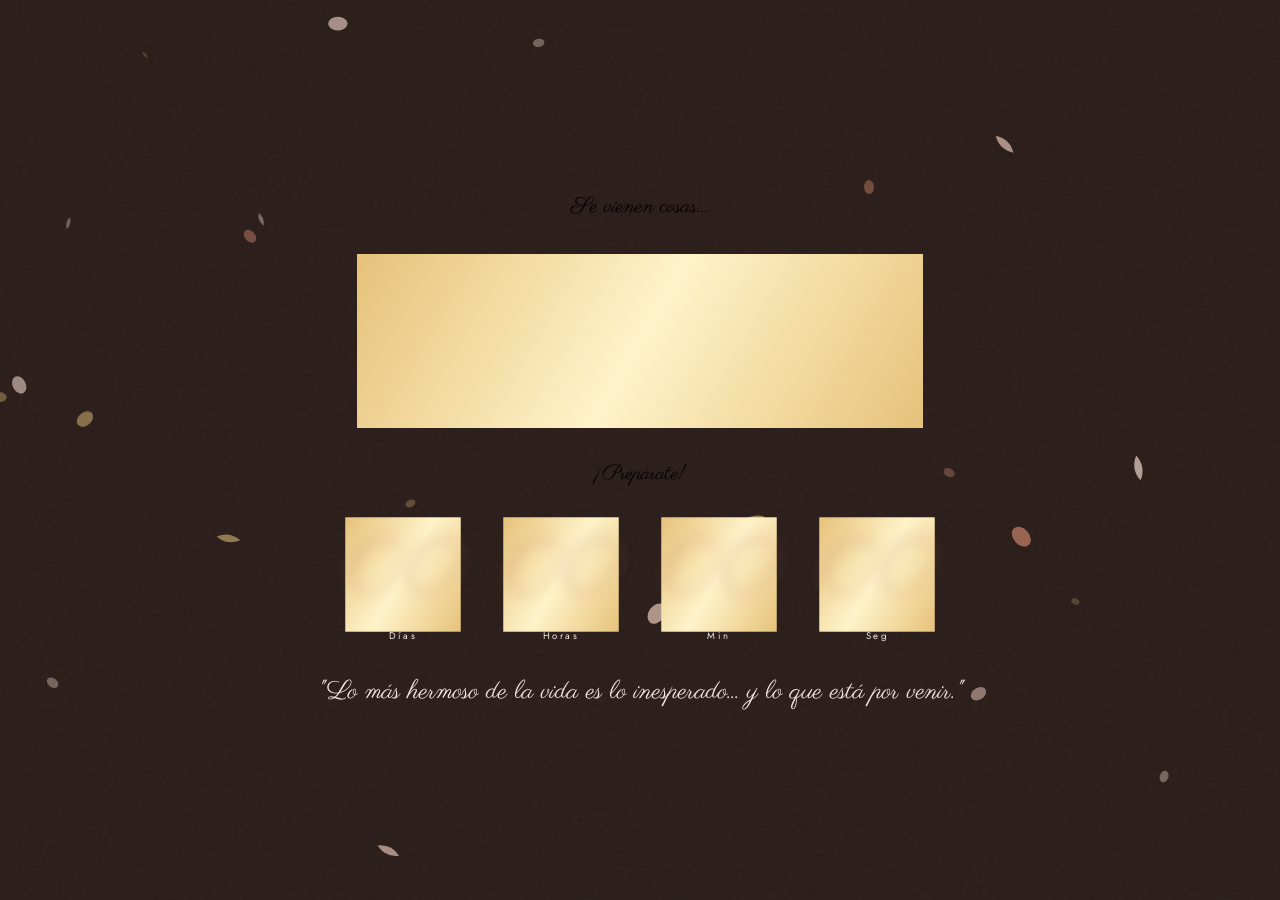
==== index.html @ 7fbc39db "update colores" ====
<!DOCTYPE html>
<html lang="es">

<head>
   <meta charset="UTF-8" />
   <meta name="viewport" content="width=device-width, initial-scale=1.0" />
   <title>Se vienen cosas...</title>
   <link rel="icon" href="favicon.ico">
   <link href="https://fonts.googleapis.com/css2?family=Parisienne&family=Jost:wght@200;300;400&display=swap"
      rel="stylesheet" />

   <style>
      *,
      *::before,
      *::after {
         box-sizing: border-box;
         margin: 0;
         padding: 0;
      }

      :root {
         /* --cream: #faf6f0; */
         --cream: #9b9897;
         --blush: #e8c9b8;
         --rose: #c9856a;
         --deep: #3a2a24;
         --gold: #c9a96e;
         --muted: #8a6f62;
         --text-scale: 1;
         /* ← controla TODO */

      }

      body {
         background: var(--cream);
         color: var(--deep);
         font-family: 'Parisienne', cursive;
         overflow-x: hidden;
         transition: background 1.2s ease, color 1.2s ease;
      }

      /* 🌙 MODO NOCHE */
      body.night {
         --cream: #2a1d1a;
         --blush: #5a3a32;
         --rose: #d08b73;
         --deep: #f5e9e4;
         --gold: #e6c27a;
         --muted: #c3a79b;
      }

      body::before {
         content: '';
         position: fixed;
         inset: 0;
         z-index: 0;
         opacity: .04;
         background-image: url("data:image/svg+xml,%3Csvg viewBox='0 0 200 200' xmlns='http://www.w3.org/2000/svg'%3E%3Cfilter id='n'%3E%3CfeTurbulence type='fractalNoise' baseFrequency='.9' numOctaves='4'/%3E%3C/filter%3E%3Crect width='100%25' height='100%25' filter='url(%23n)'/%3E%3C/svg%3E");
      }

      /* ✨ DORADO PREMIUM */
      .gold-text {
         background: linear-gradient(120deg, #c9a96e, #fff2c2, #c9a96e);
         background-size: 200% auto;
         -webkit-background-clip: text;
         -webkit-text-fill-color: transparent;
         animation: goldShine 6s linear infinite;
      }

      body.night .gold-text {
         background: linear-gradient(120deg, #e6c27a, #fff3c9, #e6c27a);
      }

      @keyframes goldShine {
         0% {
            background-position: 0% center;
         }

         100% {
            background-position: 200% center;
         }
      }

      #petals {
         position: fixed;
         inset: 0;
         pointer-events: none;
         z-index: 1;
      }

      .page {
         position: relative;
         z-index: 2;
         min-height: 100dvh;
         display: flex;
         flex-direction: column;
         align-items: center;
         justify-content: center;
         text-align: center;
         padding: clamp(2.5rem, 7vw, 5rem);
         gap: 2rem;
      }

      .tagline {
         color: #000;
      }

      .hero-title {
         font-size: clamp(3rem, 13vw, 8rem);
      }

      .timer-wrap {
         display: flex;
         gap: 1rem;
      }

      .timer-num {
         font-size: clamp(2.5rem, 10vw, 5rem);
         transition: all .6s ease;
      }

      .timer-num.visible {
         text-shadow: 0 0 12px rgba(201, 133, 106, .4);
         transform: scale(1.05);
      }

      .timer-label {
         font-family: 'Jost', sans-serif;
         font-size: .6rem;
         letter-spacing: .25em;
      }

      @media (max-width:600px) {
         .timer-num {
            font-size: 1.8rem;
         }
      }

      .section-label {
         color: #000;
         font-size: calc(clamp(.9rem, 2.5vw, 1.3rem) * var(--text-scale));
      }

      .timer-wrap {
         display: flex;
         align-items: flex-start;
         gap: clamp(3rem, 5vw, 3rem);
         /* ← más separación */
      }

      .countdown-note {
         font-size: calc(clamp(1rem, 3vw, 1.6rem) * var(--text-scale));
      }

      .tagline {
         font-size: calc(clamp(1rem, 3vw, 1.4rem) * var(--text-scale));
      }
   </style>
</head>

<body>

   <canvas id="petals"></canvas>

   <main class="page">

      <p class="tagline">Se vienen cosas...</p>

      <h1 class="hero-title">
         <em class="gold-text">En Mayo...</em>
      </h1>

      <p class="section-label ">¡Prepárate!</p>

      <div class="timer-wrap">
         <div>
            <div class="timer-num gold-text" id="days">00</div>
            <div class="timer-label">Días</div>
         </div>
         <div>
            <div class="timer-num gold-text" id="hours">00</div>
            <div class="timer-label">Horas</div>
         </div>
         <div>
            <div class="timer-num gold-text" id="minutes">00</div>
            <div class="timer-label">Min</div>
         </div>
         <div>
            <div class="timer-num gold-text" id="seconds">00</div>
            <div class="timer-label">Seg</div>
         </div>
      </div>

      <p class="countdown-note">
         "Lo más hermoso de la vida es lo inesperado... y lo que está por venir."
      </p>

   </main>

   <script>
      // 🌙 MODO DÍA/NOCHE
      const h = new Date().getHours();
      if (h >= 19 || h < 6) document.body.classList.add('night');

      // 🌸 PÉTALOS PREMIUM
      const canvas = document.getElementById('petals');
      const ctx = canvas.getContext('2d');
      let W, H, petals = [];

      function resize() {
         W = canvas.width = innerWidth;
         H = canvas.height = innerHeight;
      }
      resize();
      addEventListener('resize', resize);

      function mkPetal() {
         const d = Math.random();
         return {
            x: Math.random() * W,
            y: -20,
            r: d * 6 + 2,
            speed: d * .8 + .2,
            drift: (Math.random() - .5) * .3,
            swing: Math.random() * .02 + .01,
            angle: Math.random() * Math.PI * 2,
            rot: Math.random() * Math.PI * 2,
            rotS: (Math.random() - .5) * .02,
            op: d * .5 + .2,
            type: Math.random() > .5 ? 't' : 'e',
            color: ['#e8c9b8', '#c9856a', '#c9a96e', '#f0d8cc'][Math.floor(Math.random() * 4)]
         };
      }

      const COUNT = innerWidth < 600 ? 14 : 28;

      for (let i = 0; i < COUNT; i++) {
         let p = mkPetal();
         p.y = Math.random() * H;
         petals.push(p);
      }

      function drawP(p) {
         ctx.save();
         ctx.translate(p.x, p.y);
         ctx.rotate(p.rot);
         ctx.globalAlpha = p.op;
         ctx.fillStyle = p.color;

         ctx.beginPath();
         if (p.type === 't') {
            ctx.moveTo(0, -p.r * 1.6);
            ctx.quadraticCurveTo(p.r, 0, 0, p.r * 1.6);
            ctx.quadraticCurveTo(-p.r, 0, 0, -p.r * 1.6);
         } else {
            ctx.ellipse(0, 0, p.r, p.r * 1.4, 0, 0, Math.PI * 2);
         }
         ctx.fill();
         ctx.restore();
      }

      (function loop() {
         ctx.clearRect(0, 0, W, H);
         petals.forEach(p => {
            p.y += p.speed;
            p.angle += p.swing;
            p.x += Math.sin(p.angle) * .6 + p.drift;
            p.rot += p.rotS;
            if (p.y > H + 20) Object.assign(p, mkPetal());
            drawP(p);
         });
         requestAnimationFrame(loop);
      })();

      // ⏳ CONTADOR
      const TARGET = new Date('2026-05-13T00:00:00');

      (function tick() {
         let diff = TARGET - new Date();
         if (diff > 0) {
            const d = Math.floor(diff / 86400000);
            const h = Math.floor(diff / 3600000) % 24;
            const m = Math.floor(diff / 60000) % 60;
            const s = Math.floor(diff / 1000) % 60;

            days.textContent = String(d).padStart(2, '0');
            hours.textContent = String(h).padStart(2, '0');
            minutes.textContent = String(m).padStart(2, '0');
            seconds.textContent = String(s).padStart(2, '0');
         }
         requestAnimationFrame(tick);
      })();

      // ✨ GLOW
      const obs = new IntersectionObserver(e => {
         if (e[0].isIntersecting) {
            document.querySelectorAll('.timer-num').forEach(el => el.classList.add('visible'));
         }
      }, { threshold: .6 });

      obs.observe(document.querySelector('.timer-wrap'));

      // 📳 INTERACCIÓN MOBILE
      document.addEventListener('touchstart', e => {
         if (navigator.vibrate) navigator.vibrate(15);
      }, { passive: true });

   </script>

</body>

</html>
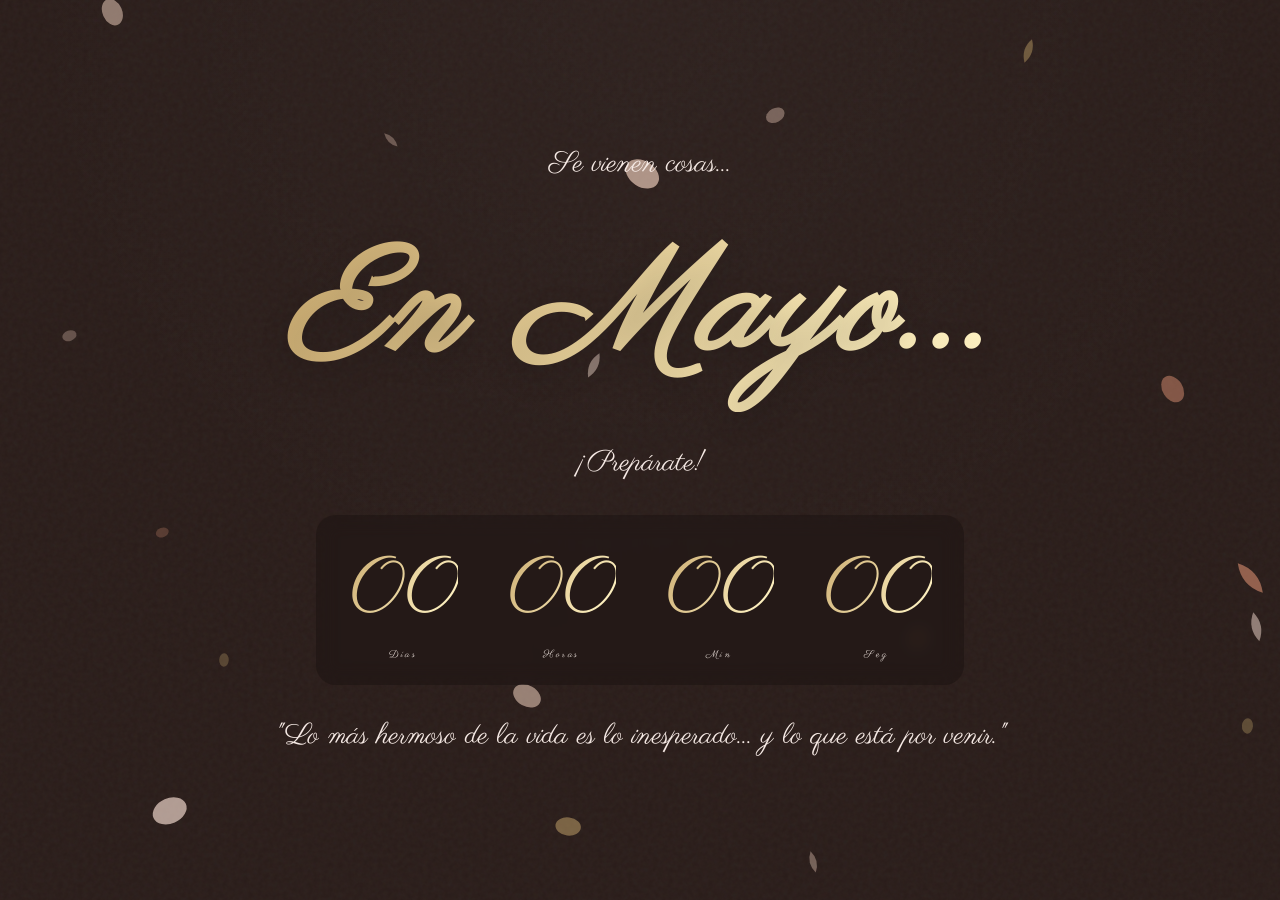
==== commit 14d85ba9: "colres bien" ====
--- a/index.html
+++ b/index.html
@@ -10,36 +10,29 @@
       rel="stylesheet" />
 
    <style>
-      *,
-      *::before,
-      *::after {
+      *, *::before, *::after {
          box-sizing: border-box;
          margin: 0;
          padding: 0;
       }
 
       :root {
-         /* --cream: #faf6f0; */
          --cream: #9b9897;
          --blush: #e8c9b8;
          --rose: #c9856a;
          --deep: #3a2a24;
          --gold: #c9a96e;
          --muted: #8a6f62;
-         --text-scale: 1;
-         /* ← controla TODO */
-
       }
 
       body {
-         background: var(--cream);
+         background: radial-gradient(circle at top, #ffffff10, transparent 60%), var(--cream);
          color: var(--deep);
          font-family: 'Parisienne', cursive;
          overflow-x: hidden;
          transition: background 1.2s ease, color 1.2s ease;
       }
 
-      /* 🌙 MODO NOCHE */
       body.night {
          --cream: #2a1d1a;
          --blush: #5a3a32;
@@ -47,6 +40,7 @@
          --deep: #f5e9e4;
          --gold: #e6c27a;
          --muted: #c3a79b;
+         background: radial-gradient(circle at top, #ffffff05, transparent 60%), var(--cream);
       }
 
       body::before {
@@ -58,27 +52,24 @@
          background-image: url("data:image/svg+xml,%3Csvg viewBox='0 0 200 200' xmlns='http://www.w3.org/2000/svg'%3E%3Cfilter id='n'%3E%3CfeTurbulence type='fractalNoise' baseFrequency='.9' numOctaves='4'/%3E%3C/filter%3E%3Crect width='100%25' height='100%25' filter='url(%23n)'/%3E%3C/svg%3E");
       }
 
-      /* ✨ DORADO PREMIUM */
+      .gold-text.no-anim {
+         animation: none !important;
+         background-position: 0% center; /* fija el gradiente */
+         display: inline-block;
+      }
+
       .gold-text {
          background: linear-gradient(120deg, #c9a96e, #fff2c2, #c9a96e);
          background-size: 200% auto;
          -webkit-background-clip: text;
-         -webkit-text-fill-color: transparent;
+         background-clip: text;
+         color: transparent;
          animation: goldShine 6s linear infinite;
       }
 
-      body.night .gold-text {
-         background: linear-gradient(120deg, #e6c27a, #fff3c9, #e6c27a);
-      }
-
       @keyframes goldShine {
-         0% {
-            background-position: 0% center;
-         }
-
-         100% {
-            background-position: 200% center;
-         }
+         0% { background-position: 0% center; }
+         100% { background-position: 200% center; }
       }
 
       #petals {
@@ -97,64 +88,73 @@
          align-items: center;
          justify-content: center;
          text-align: center;
-         padding: clamp(2.5rem, 7vw, 5rem);
+         padding: clamp(1.5rem, 5vw, 5rem);
          gap: 2rem;
       }
 
-      .tagline {
-         color: #000;
+      .page > *:not(.hero-title) {
+         opacity: 0;
+         transform: translateY(10px);
+         animation: reveal .8s ease forwards;
+      }
+
+      .page > *:not(.hero-title):nth-child(1){ animation-delay: .2s }
+      .page > *:not(.hero-title):nth-child(2){ animation-delay: .4s }
+      .page > *:not(.hero-title):nth-child(3){ animation-delay: .6s }
+      .page > *:not(.hero-title):nth-child(4){ animation-delay: .8s }
+
+      @keyframes reveal {
+         to { opacity: 1; transform: translateY(0); }
+      }
+
+      .tagline, .section-label, .timer-label, .countdown-note {
+         font-family: 'Parisienne', cursive;
+         color: var(--deep);
+         font-size: clamp(1.2rem, 3.5vw, 1.8rem);
       }
 
       .hero-title {
-         font-size: clamp(3rem, 13vw, 8rem);
+         font-size: clamp(3.5rem, 14vw, 9rem);
+         letter-spacing: 0.05em;
+         text-shadow: 0 10px 30px rgba(0,0,0,0.15);
+         animation: fadeUp 1.2s ease;
+      }
+
+      @keyframes fadeUp {
+         from { opacity: 0; transform: translateY(20px); }
+         to { opacity: 1; transform: translateY(0); }
       }
 
       .timer-wrap {
          display: flex;
-         gap: 1rem;
+         flex-wrap: wrap;
+         justify-content: center;
+         gap: clamp(1rem, 4vw, 3rem);
+         padding: 1.5rem 2rem;
+         border-radius: 20px;
+         background: rgba(255,255,255,0.15);
+         backdrop-filter: blur(10px);
+      }
+
+      body.night .timer-wrap {
+         background: rgba(0,0,0,0.2);
       }
 
       .timer-num {
          font-size: clamp(2.5rem, 10vw, 5rem);
-         transition: all .6s ease;
-      }
-
-      .timer-num.visible {
-         text-shadow: 0 0 12px rgba(201, 133, 106, .4);
-         transform: scale(1.05);
+         transition: transform .3s ease, text-shadow .3s ease;
+      }
+
+      .timer-num:hover {
+         transform: scale(1.1);
+         text-shadow: 0 0 20px rgba(201,133,106,.6);
       }
 
       .timer-label {
-         font-family: 'Jost', sans-serif;
          font-size: .6rem;
          letter-spacing: .25em;
       }
 
-      @media (max-width:600px) {
-         .timer-num {
-            font-size: 1.8rem;
-         }
-      }
-
-      .section-label {
-         color: #000;
-         font-size: calc(clamp(.9rem, 2.5vw, 1.3rem) * var(--text-scale));
-      }
-
-      .timer-wrap {
-         display: flex;
-         align-items: flex-start;
-         gap: clamp(3rem, 5vw, 3rem);
-         /* ← más separación */
-      }
-
-      .countdown-note {
-         font-size: calc(clamp(1rem, 3vw, 1.6rem) * var(--text-scale));
-      }
-
-      .tagline {
-         font-size: calc(clamp(1rem, 3vw, 1.4rem) * var(--text-scale));
-      }
    </style>
 </head>
 
@@ -167,7 +167,7 @@
       <p class="tagline">Se vienen cosas...</p>
 
       <h1 class="hero-title">
-         <em class="gold-text">En Mayo...</em>
+         <em class="gold-text no-anim">En Mayo...</em>
       </h1>
 
       <p class="section-label ">¡Prepárate!</p>
@@ -198,11 +198,9 @@
    </main>
 
    <script>
-      // 🌙 MODO DÍA/NOCHE
       const h = new Date().getHours();
       if (h >= 19 || h < 6) document.body.classList.add('night');
 
-      // 🌸 PÉTALOS PREMIUM
       const canvas = document.getElementById('petals');
       const ctx = canvas.getContext('2d');
       let W, H, petals = [];
@@ -219,8 +217,8 @@
          return {
             x: Math.random() * W,
             y: -20,
-            r: d * 6 + 2,
-            speed: d * .8 + .2,
+            r: d * 10 + 3,
+            speed: d * .4 + .1,
             drift: (Math.random() - .5) * .3,
             swing: Math.random() * .02 + .01,
             angle: Math.random() * Math.PI * 2,
@@ -232,7 +230,7 @@
          };
       }
 
-      const COUNT = innerWidth < 600 ? 14 : 28;
+      const COUNT = innerWidth < 600 ? 10 : 18;
 
       for (let i = 0; i < COUNT; i++) {
          let p = mkPetal();
@@ -242,6 +240,7 @@
 
       function drawP(p) {
          ctx.save();
+         ctx.filter = "blur(0.3px)";
          ctx.translate(p.x, p.y);
          ctx.rotate(p.rot);
          ctx.globalAlpha = p.op;
@@ -272,7 +271,6 @@
          requestAnimationFrame(loop);
       })();
 
-      // ⏳ CONTADOR
       const TARGET = new Date('2026-05-13T00:00:00');
 
       (function tick() {
@@ -290,23 +288,7 @@
          }
          requestAnimationFrame(tick);
       })();
-
-      // ✨ GLOW
-      const obs = new IntersectionObserver(e => {
-         if (e[0].isIntersecting) {
-            document.querySelectorAll('.timer-num').forEach(el => el.classList.add('visible'));
-         }
-      }, { threshold: .6 });
-
-      obs.observe(document.querySelector('.timer-wrap'));
-
-      // 📳 INTERACCIÓN MOBILE
-      document.addEventListener('touchstart', e => {
-         if (navigator.vibrate) navigator.vibrate(15);
-      }, { passive: true });
-
    </script>
 
 </body>
-
-</html>+</html>
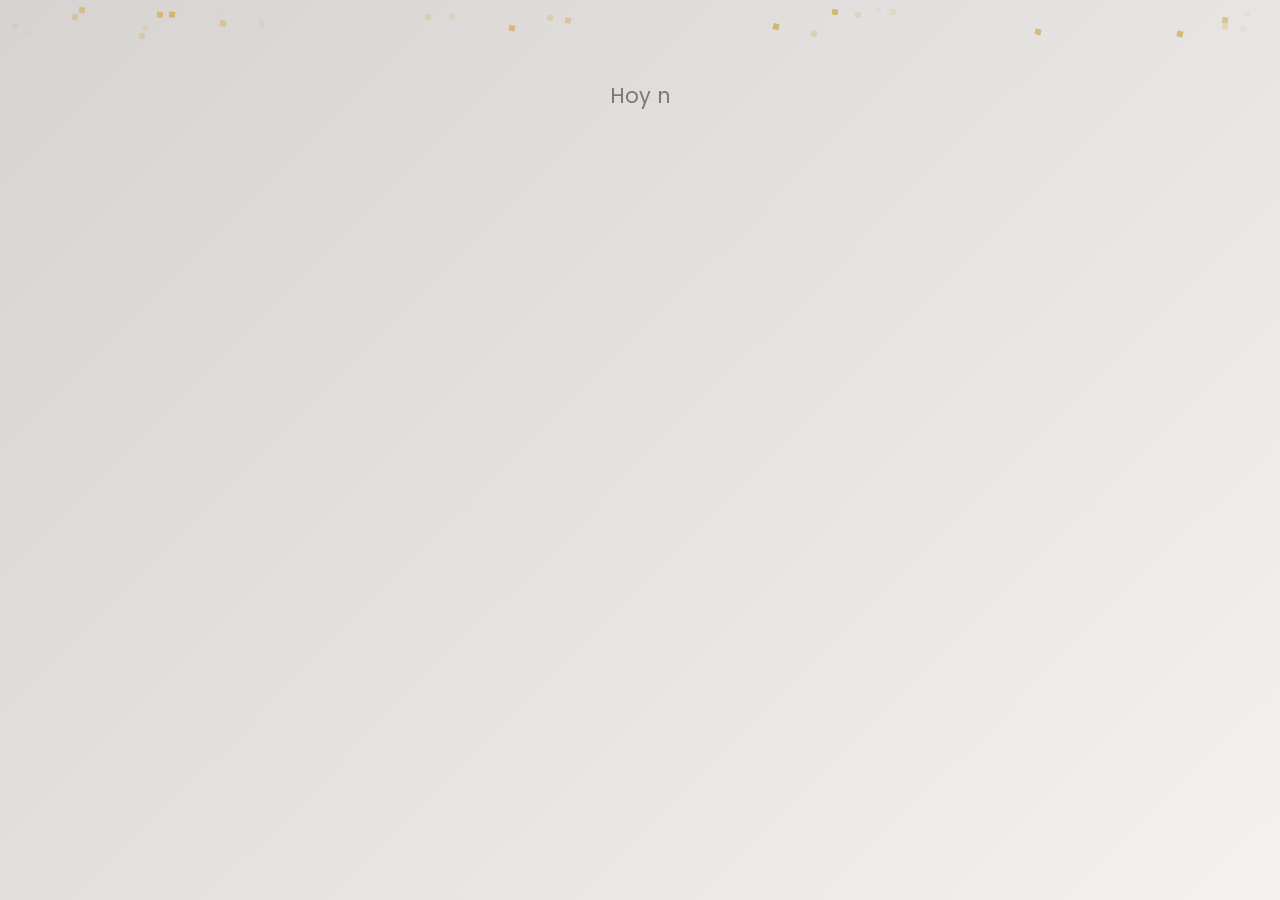
==== commit 5319dce3: "cumple completa timer and carta" ====
--- a/index.html
+++ b/index.html
@@ -54,7 +54,7 @@
 
       .gold-text.no-anim {
          animation: none !important;
-         background-position: 0% center; /* fija el gradiente */
+         background-position: 0% center;
          display: inline-block;
       }
 
@@ -154,7 +154,6 @@
          font-size: .6rem;
          letter-spacing: .25em;
       }
-
    </style>
 </head>
 
@@ -273,20 +272,35 @@
 
       const TARGET = new Date('2026-05-13T00:00:00');
 
+      let animationId;
+
       (function tick() {
          let diff = TARGET - new Date();
-         if (diff > 0) {
-            const d = Math.floor(diff / 86400000);
-            const h = Math.floor(diff / 3600000) % 24;
-            const m = Math.floor(diff / 60000) % 60;
-            const s = Math.floor(diff / 1000) % 60;
-
-            days.textContent = String(d).padStart(2, '0');
-            hours.textContent = String(h).padStart(2, '0');
-            minutes.textContent = String(m).padStart(2, '0');
-            seconds.textContent = String(s).padStart(2, '0');
+
+         if (diff <= 0) {
+            cancelAnimationFrame(animationId);
+
+            document.body.style.opacity = "0";
+            document.body.style.transition = "opacity 1s ease";
+
+            setTimeout(() => {
+               window.location.href = "cumple.html";
+            }, 1000);
+
+            return;
          }
-         requestAnimationFrame(tick);
+
+         const d = Math.floor(diff / 86400000);
+         const h = Math.floor(diff / 3600000) % 24;
+         const m = Math.floor(diff / 60000) % 60;
+         const s = Math.floor(diff / 1000) % 60;
+
+         days.textContent = String(d).padStart(2, '0');
+         hours.textContent = String(h).padStart(2, '0');
+         minutes.textContent = String(m).padStart(2, '0');
+         seconds.textContent = String(s).padStart(2, '0');
+
+         animationId = requestAnimationFrame(tick);
       })();
    </script>
 
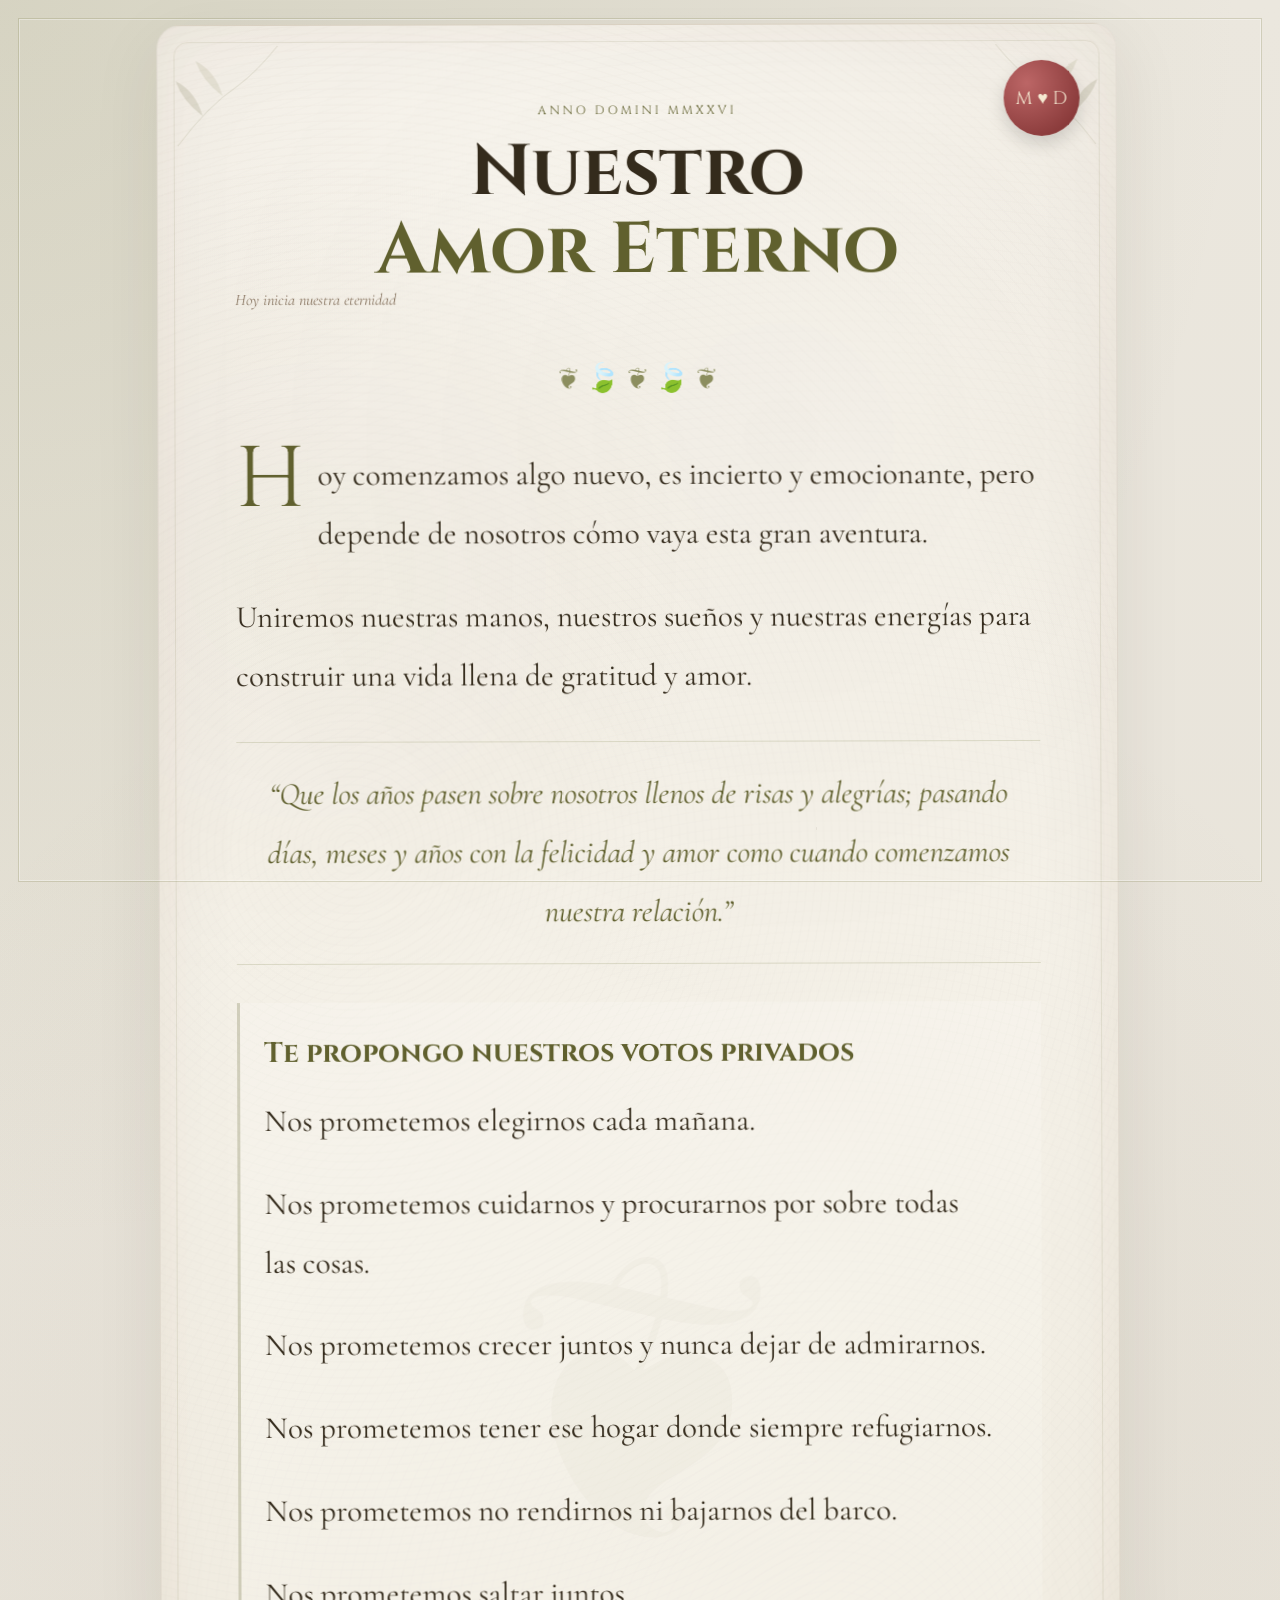
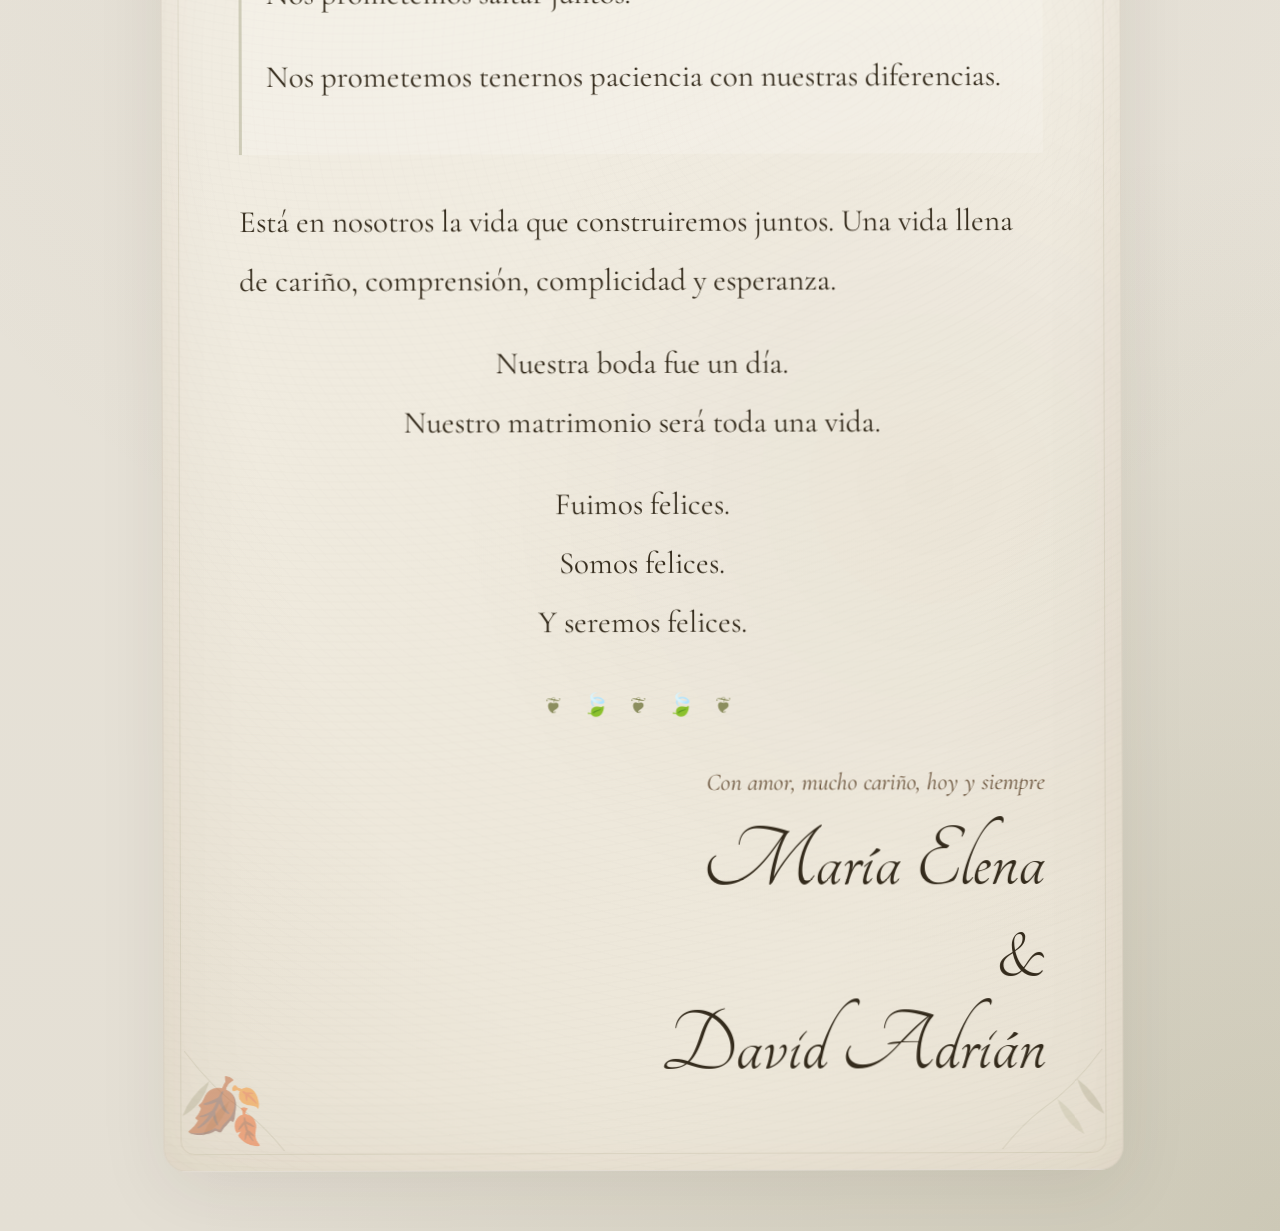
==== commit c56c457c: "Contador Boda" ====
--- a/index.html
+++ b/index.html
@@ -3,306 +3,810 @@
 
 <head>
    <meta charset="UTF-8" />
-   <meta name="viewport" content="width=device-width, initial-scale=1.0" />
-   <title>Se vienen cosas...</title>
-   <link rel="icon" href="favicon.ico">
-   <link href="https://fonts.googleapis.com/css2?family=Parisienne&family=Jost:wght@200;300;400&display=swap"
+   <meta name="viewport" content="width=device-width, initial-scale=1.0, viewport-fit=cover" />
+   <title>Pronto · Una Boda</title>
+   <link rel="icon" href="favicon.ico" type="image/x-icon" />
+
+   <link rel="preconnect" href="https://fonts.googleapis.com" />
+   <link rel="preconnect" href="https://fonts.gstatic.com" crossorigin />
+   <link
+      href="https://fonts.googleapis.com/css2?family=Cormorant+Garamond:ital,wght@0,300;0,400;0,500;0,600;1,300;1,400&family=Cinzel:wght@400;500&family=EB+Garamond:ital@1&family=Tangerine:wght@400;700&display=swap"
       rel="stylesheet" />
 
    <style>
-      *, *::before, *::after {
+      :root {
+         --dark-brown: rgb(52, 43, 28);
+         --medium-brown: rgb(107, 85, 61);
+         --olive-dark: rgb(96, 96, 46);
+         --olive-light: rgb(140, 142, 95);
+         --cream: rgb(246, 246, 244);
+         /* Variables del segundo código */
+         --dark: #342b1c;
+         --brown: #6b553d;
+         --olive: #60602e;
+         --paper: #f4f0e8;
+      }
+
+      *,
+      *::before,
+      *::after {
          box-sizing: border-box;
          margin: 0;
          padding: 0;
       }
 
-      :root {
-         --cream: #9b9897;
-         --blush: #e8c9b8;
-         --rose: #c9856a;
-         --deep: #3a2a24;
-         --gold: #c9a96e;
-         --muted: #8a6f62;
+      html {
+         scroll-behavior: smooth;
+         -webkit-text-size-adjust: 100%;
+         min-height: 100%;
+         width: 100%;
+         overflow-x: hidden;
       }
 
       body {
-         background: radial-gradient(circle at top, #ffffff10, transparent 60%), var(--cream);
-         color: var(--deep);
-         font-family: 'Parisienne', cursive;
+         background:
+            radial-gradient(circle at top left, rgba(140, 142, 95, .22), transparent 40%),
+            radial-gradient(circle at bottom right, rgba(96, 96, 46, .18), transparent 35%),
+            radial-gradient(circle at center, rgba(107, 85, 61, .06), transparent 55%),
+            linear-gradient(180deg, #ebe7de, #e4dfd4);
+         color: var(--dark-brown);
+         font-family: 'Cormorant Garamond', serif;
+         display: flex;
+         justify-content: center;
+         align-items: center;
+         min-height: 100svh;
+         padding: max(24px, env(safe-area-inset-top)) 18px max(60px, env(safe-area-inset-bottom));
+         position: relative;
          overflow-x: hidden;
-         transition: background 1.2s ease, color 1.2s ease;
-      }
-
-      body.night {
-         --cream: #2a1d1a;
-         --blush: #5a3a32;
-         --rose: #d08b73;
-         --deep: #f5e9e4;
-         --gold: #e6c27a;
-         --muted: #c3a79b;
-         background: radial-gradient(circle at top, #ffffff05, transparent 60%), var(--cream);
-      }
-
-      body::before {
+      }
+
+      /* Marco exterior global fijado a la pantalla */
+      body::after {
          content: '';
          position: fixed;
-         inset: 0;
-         z-index: 0;
-         opacity: .04;
-         background-image: url("data:image/svg+xml,%3Csvg viewBox='0 0 200 200' xmlns='http://www.w3.org/2000/svg'%3E%3Cfilter id='n'%3E%3CfeTurbulence type='fractalNoise' baseFrequency='.9' numOctaves='4'/%3E%3C/filter%3E%3Crect width='100%25' height='100%25' filter='url(%23n)'/%3E%3C/svg%3E");
-      }
-
-      .gold-text.no-anim {
-         animation: none !important;
-         background-position: 0% center;
-         display: inline-block;
-      }
-
-      .gold-text {
-         background: linear-gradient(120deg, #c9a96e, #fff2c2, #c9a96e);
-         background-size: 200% auto;
-         -webkit-background-clip: text;
-         background-clip: text;
-         color: transparent;
-         animation: goldShine 6s linear infinite;
-      }
-
-      @keyframes goldShine {
-         0% { background-position: 0% center; }
-         100% { background-position: 200% center; }
-      }
-
-      #petals {
+         inset: 18px;
+         border: 1px solid rgba(140, 142, 95, .28);
+         box-shadow: inset 0 0 0 1px rgba(255, 255, 255, .35);
+         pointer-events: none;
+         z-index: 10;
+      }
+
+      /* ==========================================================================
+         PANTALLA 1: CUENTA REGRESIVA
+         ========================================================================== */
+      .flora {
          position: fixed;
-         inset: 0;
+         z-index: 1;
          pointer-events: none;
-         z-index: 1;
-      }
-
-      .page {
+         opacity: 0;
+         filter: drop-shadow(0 0 12px rgba(140, 142, 95, .08));
+         animation: fadeFlora 2.2s ease forwards;
+      }
+
+      @keyframes fadeFlora {
+         to {
+            opacity: .55;
+         }
+      }
+
+      .flora-tl {
+         top: -30px;
+         left: -30px;
+         width: clamp(260px, 36vw, 420px);
+      }
+
+      .flora-tr {
+         top: -30px;
+         right: -30px;
+         width: clamp(240px, 34vw, 400px);
+         transform: scaleX(-1);
+      }
+
+      .flora-bl {
+         bottom: -20px;
+         left: -20px;
+         width: clamp(220px, 30vw, 340px);
+         transform: scaleY(-1);
+      }
+
+      .flora-br {
+         bottom: -20px;
+         right: -20px;
+         width: clamp(220px, 30vw, 340px);
+         transform: scale(-1, -1);
+      }
+
+      #countdown-screen {
          position: relative;
          z-index: 2;
-         min-height: 100dvh;
+         width: 100%;
+         max-width: 560px;
+         padding: 65px 48px;
          display: flex;
          flex-direction: column;
          align-items: center;
+         background: linear-gradient(180deg, rgba(246, 246, 244, .92), rgba(246, 246, 244, .78));
+         border: 1px solid rgba(140, 142, 95, .25);
+         border-radius: 32px;
+         backdrop-filter: blur(10px);
+         box-shadow: 0 20px 80px rgba(52, 43, 28, .10), 0 2px 8px rgba(52, 43, 28, .04);
+         opacity: 0;
+         transform: translateY(18px);
+         animation: riseIn 1.4s cubic-bezier(.22, 1, .36, 1) .4s forwards;
+      }
+
+      #countdown-screen::before,
+      #countdown-screen::after {
+         content: "❦";
+         position: absolute;
+         color: rgba(96, 96, 46, .55);
+         font-size: 30px;
+      }
+
+      #countdown-screen::before {
+         top: 18px;
+         left: 22px;
+      }
+
+      #countdown-screen::after {
+         bottom: 18px;
+         right: 22px;
+      }
+
+      @keyframes riseIn {
+         to {
+            opacity: 1;
+            transform: none;
+         }
+      }
+
+      .prelude {
+         font-family: 'Cinzel', serif;
+         letter-spacing: .35em;
+         text-transform: uppercase;
+         color: var(--olive-dark);
+         margin-bottom: 28px;
+      }
+
+      .deco-line {
+         display: flex;
+         align-items: center;
+         gap: 14px;
+         margin-bottom: 22px;
+      }
+
+      .deco-line span {
+         width: 80px;
+         height: 1px;
+         background: linear-gradient(90deg, transparent, var(--olive-light), transparent);
+      }
+
+      .main-title {
+         font-size: clamp(48px, 12vw, 78px);
+         line-height: 1;
+         text-align: center;
+         color: var(--dark-brown);
+         text-shadow: 0 1px 0 rgba(255, 255, 255, .7);
+         margin-bottom: 10px;
+      }
+
+      .main-title em {
+         color: var(--olive-dark);
+      }
+
+      .subtitle {
+         color: rgba(107, 85, 61, .78);
+         font-style: italic;
+         margin-bottom: 52px;
+      }
+
+      .countdown {
+         display: grid;
+         grid-template-columns: repeat(4, 1fr);
+         gap: 18px;
+         width: 100%;
+         position: relative;
+      }
+
+      .countdown::before {
+         content: "❦ ❦ ❦";
+         grid-column: 1/-1;
+         text-align: center;
+         color: rgba(96, 96, 46, .45);
+         letter-spacing: 8px;
+         font-size: 12px;
+      }
+
+      .unit {
+         display: flex;
+         flex-direction: column;
+         align-items: center;
+         padding: 12px 6px;
+      }
+
+      .unit-value {
+         font-family: 'Cinzel', serif;
+         color: var(--olive-dark);
+         font-size: clamp(40px, 9vw, 62px);
+         transition: transform .3s;
+      }
+
+      .unit-value.pop {
+         transform: scale(1.12);
+      }
+
+      .unit::after {
+         content: '';
+         width: 34px;
+         height: 1px;
+         background: var(--olive-dark);
+         margin: 8px auto 6px;
+      }
+
+      .unit-label {
+         font-family: 'Cinzel', serif;
+         color: var(--olive-dark);
+         letter-spacing: .3em;
+         text-transform: uppercase;
+         font-size: 9px;
+      }
+
+      @keyframes glow {
+         50% {
+            text-shadow: 0 0 16px rgba(140, 142, 95, .35);
+         }
+      }
+
+      #days {
+         animation: glow 4s ease-in-out infinite;
+      }
+
+      /* ==========================================================================
+         PANTALLA 2: LA CARTA / INVITACIÓN DE UNIÓN ETERNA
+         ========================================================================== */
+      #arrived-screen {
+         position: relative;
+         width: min(100%, 960px);
+         margin: 0 auto;
+         transform: rotate(-0.15deg);
+         background:
+            radial-gradient(circle at 15% 20%, rgba(140, 110, 70, .05), transparent 18%),
+            radial-gradient(circle at 80% 75%, rgba(120, 90, 60, .04), transparent 22%),
+            radial-gradient(circle at 65% 15%, rgba(100, 80, 50, .03), transparent 25%),
+            linear-gradient(180deg, #f8f5ee 0%, #f3efe5 45%, #ece6d8 100%);
+         border: 1px solid rgba(107, 85, 61, .15);
+         border-radius: 24px;
+         padding: clamp(42px, 6vw, 90px);
+         box-shadow: 0 20px 70px rgba(52, 43, 28, .08), inset 0 0 40px rgba(107, 85, 61, .04), inset 0 0 120px rgba(90, 70, 40, .03);
+         overflow: hidden;
+         z-index: 5;
+      }
+
+      /* Fibras de papel artesanal */
+      #arrived-screen::before {
+         content: '';
+         position: absolute;
+         inset: 0;
+         background:
+            repeating-radial-gradient(circle at 20% 30%, rgba(107, 85, 61, .015) 0px, rgba(107, 85, 61, .015) 1px, transparent 2px, transparent 8px),
+            repeating-radial-gradient(circle at 70% 60%, rgba(107, 85, 61, .012) 0px, rgba(107, 85, 61, .012) 1px, transparent 2px, transparent 10px);
+         opacity: .8;
+         pointer-events: none;
+         z-index: 1;
+      }
+
+      /* Viñeteado y envejecimiento de bordes */
+      #arrived-screen::after {
+         content: '';
+         position: absolute;
+         inset: 0;
+         background: radial-gradient(ellipse at center, transparent 65%, rgba(120, 90, 60, .05) 100%);
+         pointer-events: none;
+         z-index: 1;
+      }
+
+      .inner-border {
+         position: absolute;
+         inset: 16px;
+         border: 1px solid rgba(96, 96, 46, .10);
+         border-radius: 14px;
+         pointer-events: none;
+         z-index: 2;
+      }
+
+      .watermark {
+         position: absolute;
+         inset: 0;
+         display: flex;
+         align-items: center;
          justify-content: center;
+         font-size: min(42vw, 380px);
+         color: rgba(96, 96, 46, .03);
+         pointer-events: none;
+         z-index: 1;
+      }
+
+      .wax {
+         position: absolute;
+         top: clamp(18px, 3vw, 36px);
+         right: clamp(18px, 3vw, 36px);
+         width: clamp(56px, 8vw, 76px);
+         height: clamp(56px, 8vw, 76px);
+         border-radius: 50%;
+         background: radial-gradient(circle at 30% 30%, #bc6666, #7a2d2d);
+         display: flex;
+         align-items: center;
+         justify-content: center;
+         font-family: 'Cinzel', serif;
+         font-size: clamp(11px, 1.8vw, 18px);
+         color: #f5e9d2;
+         box-shadow: 0 8px 18px rgba(0, 0, 0, .15);
+         z-index: 5;
+      }
+
+      /* Esquinas decorativas específicas de la carta */
+      #arrived-screen .corner {
+         position: absolute;
+         width: clamp(60px, 10vw, 120px);
+         height: auto;
+         opacity: .15;
+         z-index: 2;
+      }
+
+      #arrived-screen .tl {
+         top: 10px;
+         left: 10px;
+      }
+
+      #arrived-screen .tr {
+         top: 10px;
+         right: 10px;
+         transform: scaleX(-1);
+      }
+
+      #arrived-screen .bl {
+         bottom: 10px;
+         left: 10px;
+         transform: scaleY(-1);
+      }
+
+      #arrived-screen .br {
+         bottom: 10px;
+         right: 10px;
+         transform: scale(-1);
+      }
+
+      .date {
          text-align: center;
-         padding: clamp(1.5rem, 5vw, 5rem);
-         gap: 2rem;
-      }
-
-      .page > *:not(.hero-title) {
-         opacity: 0;
-         transform: translateY(10px);
-         animation: reveal .8s ease forwards;
-      }
-
-      .page > *:not(.hero-title):nth-child(1){ animation-delay: .2s }
-      .page > *:not(.hero-title):nth-child(2){ animation-delay: .4s }
-      .page > *:not(.hero-title):nth-child(3){ animation-delay: .6s }
-      .page > *:not(.hero-title):nth-child(4){ animation-delay: .8s }
-
-      @keyframes reveal {
-         to { opacity: 1; transform: translateY(0); }
-      }
-
-      .tagline, .section-label, .timer-label, .countdown-note {
-         font-family: 'Parisienne', cursive;
-         color: var(--deep);
-         font-size: clamp(1.2rem, 3.5vw, 1.8rem);
-      }
-
-      .hero-title {
-         font-size: clamp(3.5rem, 14vw, 9rem);
-         letter-spacing: 0.05em;
-         text-shadow: 0 10px 30px rgba(0,0,0,0.15);
-         animation: fadeUp 1.2s ease;
-      }
-
+         font-family: 'Cinzel', serif;
+         letter-spacing: .25em;
+         font-size: clamp(10px, 1.6vw, 12px);
+         color: var(--olive);
+         position: relative;
+         z-index: 2;
+      }
+
+      .title {
+         text-align: center;
+         font-family: 'Cinzel', serif;
+         font-size: clamp(38px, 8vw, 72px);
+         line-height: 1.08;
+         margin-top: 16px;
+         position: relative;
+         z-index: 2;
+         color: var(--dark);
+      }
+
+      .title span {
+         color: var(--olive);
+      }
+
+      .letter {
+         position: relative;
+         z-index: 3;
+         font-size: clamp(20px, 2.8vw, 31px);
+         line-height: 1.9;
+      }
+
+      .letter p {
+         margin-bottom: 24px;
+         text-wrap: pretty;
+      }
+
+      .letter p:first-child::first-letter {
+         float: left;
+         font-family: 'Cinzel', serif;
+         font-size: clamp(58px, 8vw, 86px);
+         line-height: .8;
+         padding-right: 12px;
+         color: var(--olive);
+      }
+
+      .quote {
+         margin: 36px 0;
+         padding: 22px;
+         text-align: center;
+         font-style: italic;
+         color: var(--olive);
+         border-top: 1px solid rgba(140, 142, 95, .25);
+         border-bottom: 1px solid rgba(140, 142, 95, .25);
+      }
+
+      .vows {
+         margin: 38px 0;
+         padding: 24px;
+         border-left: 3px solid rgba(96, 96, 46, .25);
+         background: rgba(255, 255, 255, .15);
+      }
+
+      .vows h3 {
+         font-family: 'Cinzel', serif;
+         margin-bottom: 12px;
+         color: var(--olive);
+         font-size: clamp(18px, 2.8vw, 28px);
+      }
+
+      .divider {
+         text-align: center;
+         font-size: clamp(16px, 2vw, 22px);
+         letter-spacing: 8px;
+         color: var(--olive-light);
+         margin: 40px 0;
+         position: relative;
+         z-index: 2;
+      }
+
+      .signature {
+         text-align: right;
+         margin-top: 50px;
+         position: relative;
+         z-index: 2;
+      }
+
+      .signature small {
+         display: block;
+         font-style: italic;
+         color: var(--brown);
+         font-size: clamp(18px, 2vw, 24px);
+      }
+
+      .names {
+         font-family: 'Tangerine', cursive;
+         font-size: clamp(56px, 10vw, 92px);
+         line-height: 1;
+      }
+
+      .leaf {
+         position: absolute;
+         left: 20px;
+         bottom: 20px;
+         font-size: clamp(34px, 6vw, 64px);
+         opacity: .5;
+         z-index: 2;
+      }
+
+      .garland {
+         text-align: center;
+         font-size: clamp(18px, 3vw, 28px);
+         color: var(--olive-light);
+         margin-bottom: clamp(28px, 4vw, 50px);
+         position: relative;
+         z-index: 2;
+      }
+
+      /* Animación de entrada para la revelación de la carta */
       @keyframes fadeUp {
-         from { opacity: 0; transform: translateY(20px); }
-         to { opacity: 1; transform: translateY(0); }
-      }
-
-      .timer-wrap {
-         display: flex;
-         flex-wrap: wrap;
-         justify-content: center;
-         gap: clamp(1rem, 4vw, 3rem);
-         padding: 1.5rem 2rem;
-         border-radius: 20px;
-         background: rgba(255,255,255,0.15);
-         backdrop-filter: blur(10px);
-      }
-
-      body.night .timer-wrap {
-         background: rgba(0,0,0,0.2);
-      }
-
-      .timer-num {
-         font-size: clamp(2.5rem, 10vw, 5rem);
-         transition: transform .3s ease, text-shadow .3s ease;
-      }
-
-      .timer-num:hover {
-         transform: scale(1.1);
-         text-shadow: 0 0 20px rgba(201,133,106,.6);
-      }
-
-      .timer-label {
-         font-size: .6rem;
-         letter-spacing: .25em;
+         from {
+            opacity: 0;
+            transform: translateY(20px) rotate(-0.15deg);
+         }
+
+         to {
+            opacity: 1;
+            transform: translateY(0) rotate(-0.15deg);
+         }
+      }
+
+      svg {
+         max-width: 100%;
+         height: auto;
+      }
+
+      /* ==========================================================================
+         MEDIA QUERIES (OPTIMIZACIÓN IPHONE 16 / RESPONSIVE)
+         ========================================================================== */
+      @media(max-width: 768px) {
+         #arrived-screen .corner {
+            opacity: .10;
+         }
+
+         .letter p {
+            text-align: left;
+         }
+
+         .inner-border {
+            inset: 10px;
+         }
+      }
+
+      @media(max-width: 430px) {
+
+         /* Específico pantallas iPhone Max y Pro estándar */
+         #countdown-screen {
+            padding: 50px 24px;
+         }
+
+         #arrived-screen {
+            border-radius: 18px;
+            padding: 32px 20px;
+         }
+
+         .countdown {
+            gap: 10px;
+         }
+
+         .garland {
+            letter-spacing: 2px;
+         }
+
+         .flora-tl,
+         .flora-tr {
+            width: 180px;
+         }
+
+         .flora-bl,
+         .flora-br {
+            width: 160px;
+         }
+      }
+
+      @media(max-width: 375px) {
+
+         /* Pantallas más compactas */
+         #countdown-screen {
+            padding: 40px 16px;
+         }
+
+         .unit-value {
+            font-size: 32px;
+         }
       }
    </style>
 </head>
 
 <body>
 
-   <canvas id="petals"></canvas>
-
-   <main class="page">
-
-      <p class="tagline">Se vienen cosas...</p>
-
-      <h1 class="hero-title">
-         <em class="gold-text no-anim">En Mayo...</em>
-      </h1>
-
-      <p class="section-label ">¡Prepárate!</p>
-
-      <div class="timer-wrap">
-         <div>
-            <div class="timer-num gold-text" id="days">00</div>
-            <div class="timer-label">Días</div>
+   <div id="global-flora">
+      <svg class="flora flora-tl branch-svg" viewBox="0 0 220 200" fill="none" xmlns="http://www.w3.org/2000/svg">
+         <g opacity="0.72">
+            <path d="M10 200 Q40 140 80 100 Q120 60 160 20" stroke="rgb(96,96,46)" stroke-width="1.2" fill="none"
+               stroke-linecap="round" />
+            <path d="M40 158 Q20 130 10 110 Q30 120 40 158Z" fill="rgb(96,96,46)" opacity="0.55" />
+            <path d="M62 128 Q38 105 30 82 Q52 96 62 128Z" fill="rgb(107,85,61)" opacity="0.45" />
+            <path d="M88 98 Q62 80 58 56 Q78 72 88 98Z" fill="rgb(96,96,46)" opacity="0.5" />
+            <path d="M50 148 Q72 132 90 118 Q72 142 50 148Z" fill="rgb(140,142,95)" opacity="0.35" />
+            <path d="M75 118 Q98 100 116 86 Q96 110 75 118Z" fill="rgb(96,96,46)" opacity="0.4" />
+            <path d="M108 84 Q130 64 150 52 Q128 76 108 84Z" fill="rgb(140,142,95)" opacity="0.32" />
+            <path d="M130 48 Q155 28 175 8" stroke="rgb(96,96,46)" stroke-width="0.8" fill="none" stroke-linecap="round"
+               opacity="0.5" />
+            <path d="M148 36 Q170 18 188 6 Q166 28 148 36Z" fill="rgb(140,142,95)" opacity="0.3" />
+            <path d="M100 90 Q88 70 80 50" stroke="rgb(107,85,61)" stroke-width="0.6" fill="none" opacity="0.4"
+               stroke-linecap="round" />
+            <path d="M85 68 Q70 52 65 34 Q80 50 85 68Z" fill="rgb(107,85,61)" opacity="0.35" />
+         </g>
+      </svg>
+
+      <svg class="flora flora-tr branch-svg" viewBox="0 0 220 200" fill="none" xmlns="http://www.w3.org/2000/svg">
+         <g opacity="0.65">
+            <path d="M10 200 Q40 140 80 100 Q120 60 160 20" stroke="rgb(96,96,46)" stroke-width="1.2" fill="none"
+               stroke-linecap="round" />
+            <path d="M40 158 Q20 130 10 110 Q30 120 40 158Z" fill="rgb(96,96,46)" opacity="0.5" />
+            <path d="M62 128 Q38 105 30 82 Q52 96 62 128Z" fill="rgb(107,85,61)" opacity="0.4" />
+            <path d="M88 98 Q62 80 58 56 Q78 72 88 98Z" fill="rgb(96,96,46)" opacity="0.45" />
+            <path d="M50 148 Q72 132 90 118 Q72 142 50 148Z" fill="rgb(140,142,95)" opacity="0.3" />
+            <path d="M75 118 Q98 100 116 86 Q96 110 75 118Z" fill="rgb(96,96,46)" opacity="0.36" />
+            <path d="M108 84 Q130 64 150 52 Q128 76 108 84Z" fill="rgb(140,142,95)" opacity="0.28" />
+            <path d="M130 48 Q155 28 175 8" stroke="rgb(96,96,46)" stroke-width="0.8" fill="none" stroke-linecap="round"
+               opacity="0.45" />
+         </g>
+      </svg>
+
+      <svg class="flora flora-bl branch-svg" viewBox="0 0 200 180" fill="none" xmlns="http://www.w3.org/2000/svg">
+         <g opacity="0.6">
+            <path d="M10 10 Q35 60 60 90 Q90 120 160 170" stroke="rgb(96,96,46)" stroke-width="1.1" fill="none"
+               stroke-linecap="round" />
+            <path d="M30 28 Q12 50 6 70 Q28 58 30 28Z" fill="rgb(96,96,46)" opacity="0.45" />
+            <path d="M55 62 Q34 80 28 100 Q50 88 55 62Z" fill="rgb(107,85,61)" opacity="0.4" />
+            <path d="M80 96 Q58 112 54 132 Q76 120 80 96Z" fill="rgb(140,142,95)" opacity="0.35" />
+            <path d="M40 22 Q62 40 80 56 Q58 36 40 22Z" fill="rgb(140,142,95)" opacity="0.3" />
+         </g>
+      </svg>
+
+      <svg class="flora flora-br branch-svg" viewBox="0 0 200 180" fill="none" xmlns="http://www.w3.org/2000/svg">
+         <g opacity="0.55">
+            <path d="M10 10 Q35 60 60 90 Q90 120 160 170" stroke="rgb(96,96,46)" stroke-width="1.1" fill="none"
+               stroke-linecap="round" />
+            <path d="M30 28 Q12 50 6 70 Q28 58 30 28Z" fill="rgb(96,96,46)" opacity="0.42" />
+            <path d="M55 62 Q34 80 28 100 Q50 88 55 62Z" fill="rgb(107,85,61)" opacity="0.38" />
+            <path d="M80 96 Q58 112 54 132 Q76 120 80 96Z" fill="rgb(140,142,95)" opacity="0.32" />
+         </g>
+      </svg>
+   </div>
+
+   <div id="countdown-screen">
+      <p class="prelude">La Pachanga se acerca</p>
+
+      <div class="deco-line">
+         <span></span>
+         <svg class="deco-leaf" viewBox="0 0 20 20" width="18" height="18" fill="none"
+            xmlns="http://www.w3.org/2000/svg">
+            <path d="M10 2 Q14 6 14 10 Q14 16 10 18 Q6 16 6 10 Q6 6 10 2Z" fill="rgb(140,142,95)" opacity="0.8" />
+            <line x1="10" y1="2" x2="10" y2="18" stroke="rgb(96,96,46)" stroke-width="0.8" opacity="0.6" />
+         </svg>
+         <span></span>
+      </div>
+
+      <h1 class="main-title">Ya <em>casi</em><br>es tiempo</h1>
+      <p class="subtitle">Se vienen cosas...</p>
+
+      <div class="countdown" id="countdown">
+         <div class="unit">
+            <span class="unit-value" id="days">--</span>
+            <span class="unit-label">días</span>
          </div>
-         <div>
-            <div class="timer-num gold-text" id="hours">00</div>
-            <div class="timer-label">Horas</div>
+         <div class="unit">
+            <span class="unit-value" id="hours">--</span>
+            <span class="unit-label">horas</span>
          </div>
-         <div>
-            <div class="timer-num gold-text" id="minutes">00</div>
-            <div class="timer-label">Min</div>
+         <div class="unit">
+            <span class="unit-value" id="minutes">--</span>
+            <span class="unit-label">min</span>
          </div>
-         <div>
-            <div class="timer-num gold-text" id="seconds">00</div>
-            <div class="timer-label">Seg</div>
+         <div class="unit">
+            <span class="unit-value" id="seconds">--</span>
+            <span class="unit-label">seg</span>
          </div>
       </div>
-
-      <p class="countdown-note">
-         "Lo más hermoso de la vida es lo inesperado... y lo que está por venir."
-      </p>
-
-   </main>
+   </div>
+
+   <div id="arrived-screen" style="display: none; animation: fadeUp 1.2s cubic-bezier(.22, 1, .36, 1) forwards;">
+      <div class="inner-border"></div>
+      <div class="watermark">❦</div>
+      <div class="wax">M ♥ D</div>
+
+      <svg class="corner tl" viewBox="0 0 120 120">
+         <path d="M10 110 Q40 70 70 50 Q90 35 110 10" stroke="#60602e" fill="none" />
+         <path d="M35 80 Q15 65 8 45 Q28 55 35 80Z" fill="#60602e" />
+         <path d="M55 60 Q35 45 28 25 Q48 35 55 60Z" fill="#8c8e5f" />
+      </svg>
+      <svg class="corner tr" viewBox="0 0 120 120">
+         <path d="M10 110 Q40 70 70 50 Q90 35 110 10" stroke="#60602e" fill="none" />
+         <path d="M35 80 Q15 65 8 45 Q28 55 35 80Z" fill="#60602e" />
+         <path d="M55 60 Q35 45 28 25 Q48 35 55 60Z" fill="#8c8e5f" />
+      </svg>
+      <svg class="corner bl" viewBox="0 0 120 120">
+         <path d="M10 110 Q40 70 70 50 Q90 35 110 10" stroke="#60602e" fill="none" />
+         <path d="M35 80 Q15 65 8 45 Q28 55 35 80Z" fill="#60602e" />
+         <path d="M55 60 Q35 45 28 25 Q48 35 55 60Z" fill="#8c8e5f" />
+      </svg>
+      <svg class="corner br" viewBox="0 0 120 120">
+         <path d="M10 110 Q40 70 70 50 Q90 35 110 10" stroke="#60602e" fill="none" />
+         <path d="M35 80 Q15 65 8 45 Q28 55 35 80Z" fill="#60602e" />
+         <path d="M55 60 Q35 45 28 25 Q48 35 55 60Z" fill="#8c8e5f" />
+      </svg>
+
+      <div class="date">ANNO DOMINI MMXXVI</div>
+      <h1 class="title">Nuestro<br><span>Amor Eterno</span></h1>
+      <p class="subtitle">Hoy inicia nuestra eternidad</p>
+      <div class="garland">❦ 🍃 ❦ 🍃 ❦</div>
+
+      <div class="letter">
+         <p>Hoy comenzamos algo nuevo, es incierto y emocionante, pero depende de nosotros cómo vaya esta gran aventura.
+         </p>
+         <p>Uniremos nuestras manos, nuestros sueños y nuestras energías para construir una vida llena de gratitud y
+            amor.</p>
+
+         <div class="quote">“Que los años pasen sobre nosotros llenos de risas y alegrías; pasando días, meses y años
+            con la felicidad y amor como cuando comenzamos nuestra relación.”</div>
+
+         <div class="vows">
+            <h3>Te propongo nuestros votos privados</h3>
+            <p>Nos prometemos elegirnos cada mañana.</p>
+            <p>Nos prometemos cuidarnos y procurarnos por sobre todas las cosas.</p>
+            <p>Nos prometemos crecer juntos y nunca dejar de admirarnos.</p>
+            <p>Nos prometemos tener ese hogar donde siempre refugiarnos.</p>
+            <p>Nos prometemos no rendirnos ni bajarnos del barco.</p>
+            <p>Nos prometemos saltar juntos.</p>
+            <p>Nos prometemos tenernos paciencia con nuestras diferencias.</p>
+         </div>
+
+         <p>Está en nosotros la vida que construiremos juntos. Una vida llena de cariño, comprensión, complicidad y
+            esperanza.</p>
+         <p style="text-align:center">Nuestra boda fue un día.<br>Nuestro matrimonio será toda una vida.</p>
+         <p style="text-align:center">Fuimos felices.<br>Somos felices.<br>Y seremos felices.</p>
+      </div>
+
+      <div class="divider">❦ 🍃 ❦ 🍃 ❦</div>
+
+      <div class="signature">
+         <small>Con amor, mucho cariño, hoy y siempre</small> <br>
+         <div class="names">María Elena <br> & <br> David Adrián</div>
+      </div>
+
+      <div class="leaf">🍂</div>
+   </div>
 
    <script>
-      const h = new Date().getHours();
-      if (h >= 19 || h < 6) document.body.classList.add('night');
-
-      const canvas = document.getElementById('petals');
-      const ctx = canvas.getContext('2d');
-      let W, H, petals = [];
-
-      function resize() {
-         W = canvas.width = innerWidth;
-         H = canvas.height = innerHeight;
-      }
-      resize();
-      addEventListener('resize', resize);
-
-      function mkPetal() {
-         const d = Math.random();
-         return {
-            x: Math.random() * W,
-            y: -20,
-            r: d * 10 + 3,
-            speed: d * .4 + .1,
-            drift: (Math.random() - .5) * .3,
-            swing: Math.random() * .02 + .01,
-            angle: Math.random() * Math.PI * 2,
-            rot: Math.random() * Math.PI * 2,
-            rotS: (Math.random() - .5) * .02,
-            op: d * .5 + .2,
-            type: Math.random() > .5 ? 't' : 'e',
-            color: ['#e8c9b8', '#c9856a', '#c9a96e', '#f0d8cc'][Math.floor(Math.random() * 4)]
-         };
-      }
-
-      const COUNT = innerWidth < 600 ? 10 : 18;
-
-      for (let i = 0; i < COUNT; i++) {
-         let p = mkPetal();
-         p.y = Math.random() * H;
-         petals.push(p);
-      }
-
-      function drawP(p) {
-         ctx.save();
-         ctx.filter = "blur(0.3px)";
-         ctx.translate(p.x, p.y);
-         ctx.rotate(p.rot);
-         ctx.globalAlpha = p.op;
-         ctx.fillStyle = p.color;
-
-         ctx.beginPath();
-         if (p.type === 't') {
-            ctx.moveTo(0, -p.r * 1.6);
-            ctx.quadraticCurveTo(p.r, 0, 0, p.r * 1.6);
-            ctx.quadraticCurveTo(-p.r, 0, 0, -p.r * 1.6);
+      // Fecha destino: 25 julio 2026, 15:00 hora Ciudad de México (UTC-6)
+      const TARGET = new Date('2026-07-25T15:00:00-06:00');
+
+      // Elementos de la cuenta regresiva
+      const $countdownScreen = document.getElementById('countdown-screen');
+      const $globalFlora = document.getElementById('global-flora');
+      const $days = document.getElementById('days');
+      const $hours = document.getElementById('hours');
+      const $minutes = document.getElementById('minutes');
+      const $seconds = document.getElementById('seconds');
+
+      // Contenedor destino de la carta
+      const $arrivedScreen = document.getElementById('arrived-screen');
+
+      function pad(n) { return String(n).padStart(2, '0'); }
+
+      function pop(el) {
+         el.classList.remove('pop');
+         void el.offsetWidth; // Trigger de reflow para reiniciar la animación
+         el.classList.add('pop');
+         setTimeout(() => el.classList.remove('pop'), 400);
+      }
+
+      let prevSec = null, prevMin = null, prevHour = null;
+
+      function tick() {
+         const now = new Date();
+         const diff = TARGET - now;
+
+         // Si se cumple el tiempo o ya pasó la fecha
+         if (diff <= 0) {
+            $countdownScreen.style.display = 'none';
+            if ($globalFlora) $globalFlora.style.display = 'none'; // Quitamos ramas iniciales
+
+            $arrivedScreen.style.display = 'block';
+            return;
+         }
+
+         const totalSec = Math.floor(diff / 1000);
+         const s = totalSec % 60;
+         const m = Math.floor(totalSec / 60) % 60;
+         const h = Math.floor(totalSec / 3600) % 24;
+         const d = Math.floor(totalSec / 86400);
+
+         $days.textContent = d;
+         $hours.textContent = pad(h);
+         $minutes.textContent = pad(m);
+         $seconds.textContent = pad(s);
+
+         if (prevSec !== null && s !== prevSec) pop($seconds);
+         if (prevMin !== null && m !== prevMin) pop($minutes);
+         if (prevHour !== null && h !== prevHour) pop($hours);
+
+         prevSec = s;
+         prevMin = m;
+         prevHour = h;
+      }
+
+      tick();
+      const interval = setInterval(() => {
+         const now = new Date();
+         if (TARGET - now <= 0) {
+            tick();
+            clearInterval(interval);
          } else {
-            ctx.ellipse(0, 0, p.r, p.r * 1.4, 0, 0, Math.PI * 2);
-         }
-         ctx.fill();
-         ctx.restore();
-      }
-
-      (function loop() {
-         ctx.clearRect(0, 0, W, H);
-         petals.forEach(p => {
-            p.y += p.speed;
-            p.angle += p.swing;
-            p.x += Math.sin(p.angle) * .6 + p.drift;
-            p.rot += p.rotS;
-            if (p.y > H + 20) Object.assign(p, mkPetal());
-            drawP(p);
-         });
-         requestAnimationFrame(loop);
-      })();
-
-      const TARGET = new Date('2026-05-13T00:00:00');
-
-      let animationId;
-
-      (function tick() {
-         let diff = TARGET - new Date();
-
-         if (diff <= 0) {
-            cancelAnimationFrame(animationId);
-
-            document.body.style.opacity = "0";
-            document.body.style.transition = "opacity 1s ease";
-
-            setTimeout(() => {
-               window.location.href = "cumple.html";
-            }, 1000);
-
-            return;
-         }
-
-         const d = Math.floor(diff / 86400000);
-         const h = Math.floor(diff / 3600000) % 24;
-         const m = Math.floor(diff / 60000) % 60;
-         const s = Math.floor(diff / 1000) % 60;
-
-         days.textContent = String(d).padStart(2, '0');
-         hours.textContent = String(h).padStart(2, '0');
-         minutes.textContent = String(m).padStart(2, '0');
-         seconds.textContent = String(s).padStart(2, '0');
-
-         animationId = requestAnimationFrame(tick);
-      })();
+            tick();
+         }
+      }, 1000);
    </script>
 
 </body>
-</html>
+
+</html>
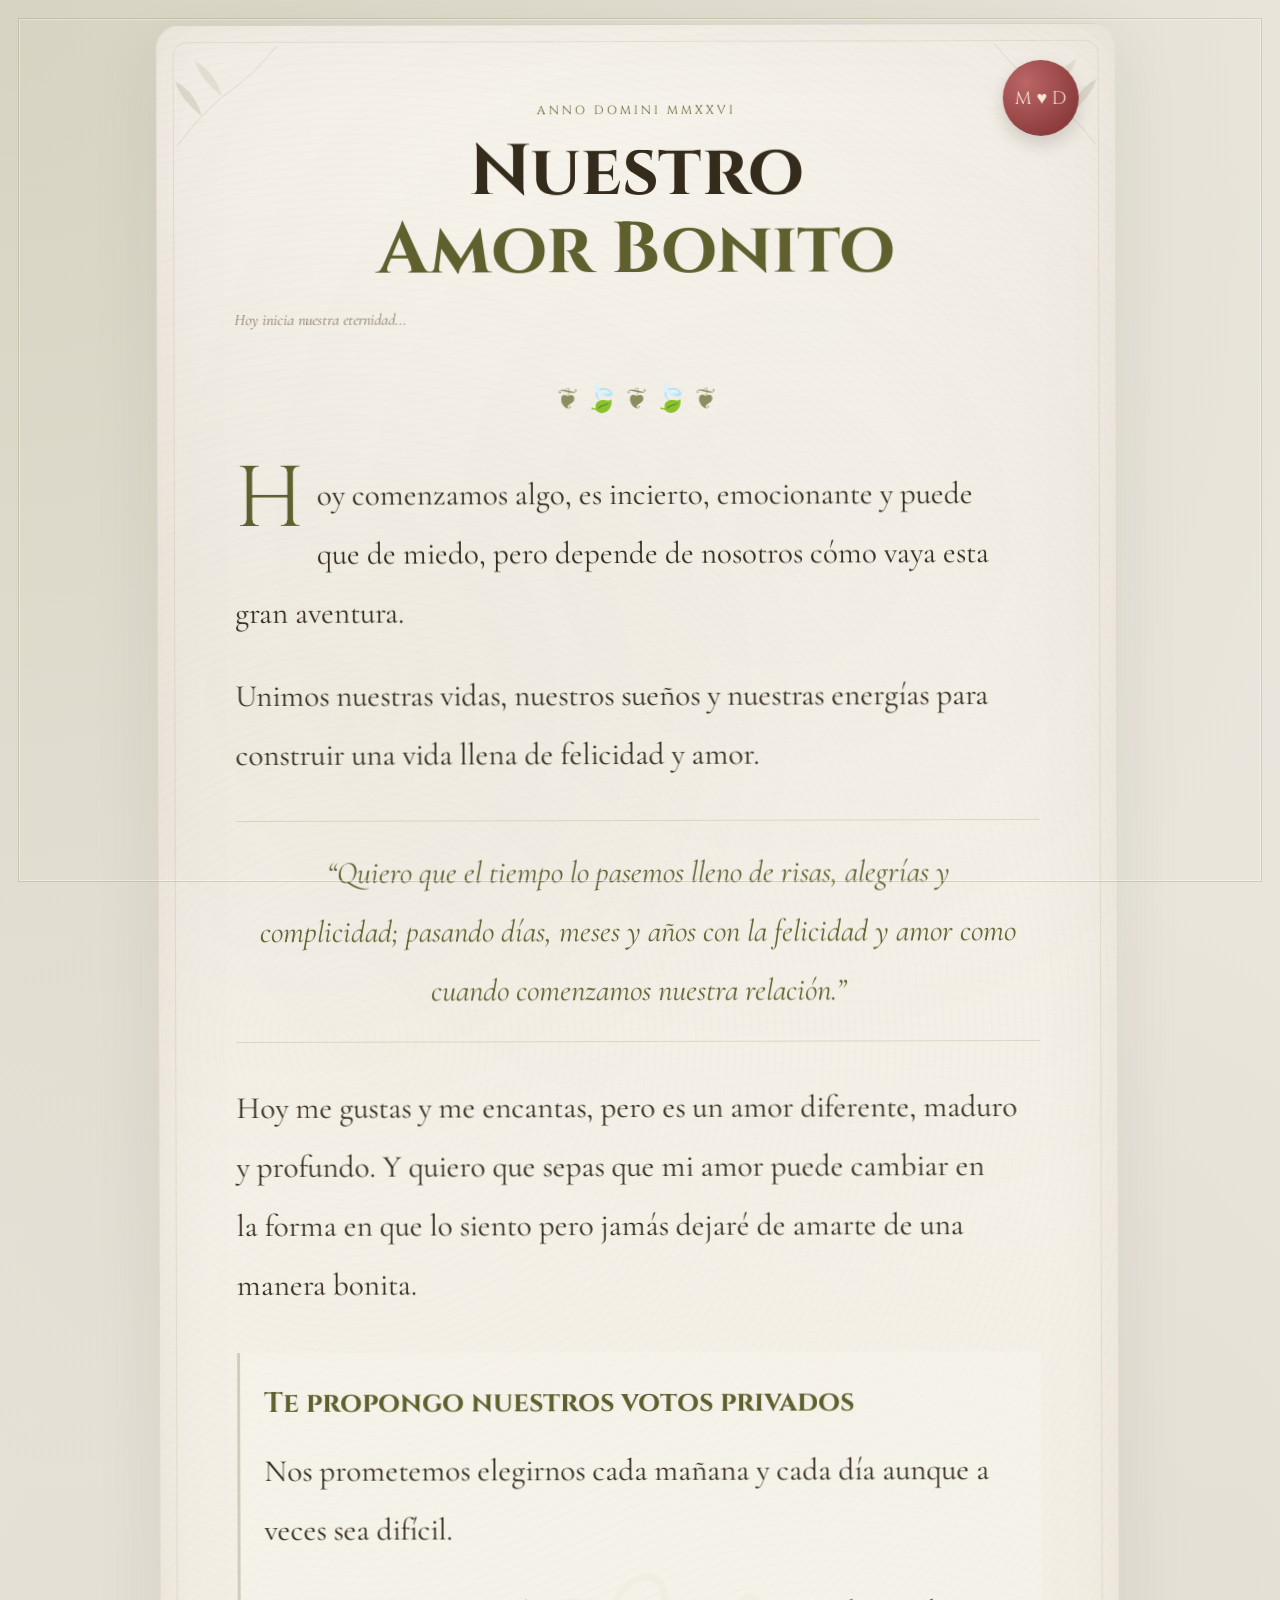
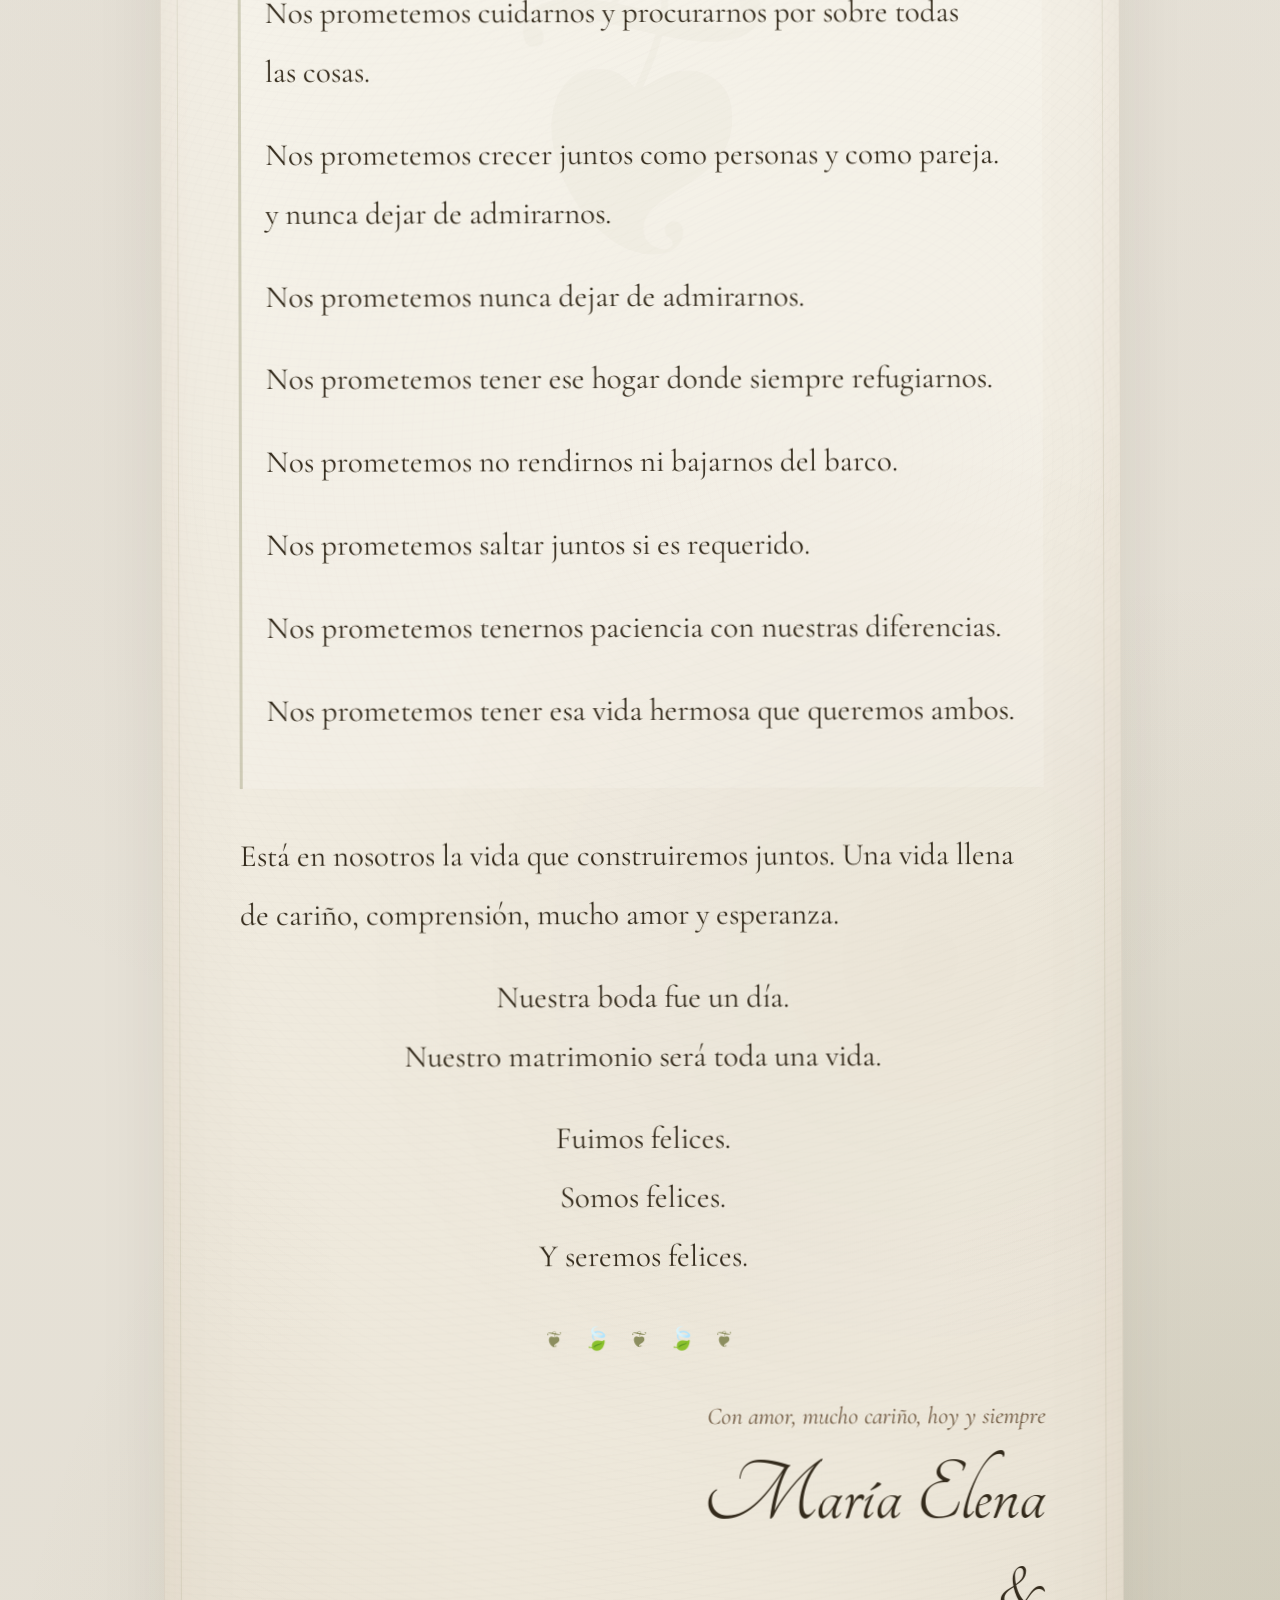
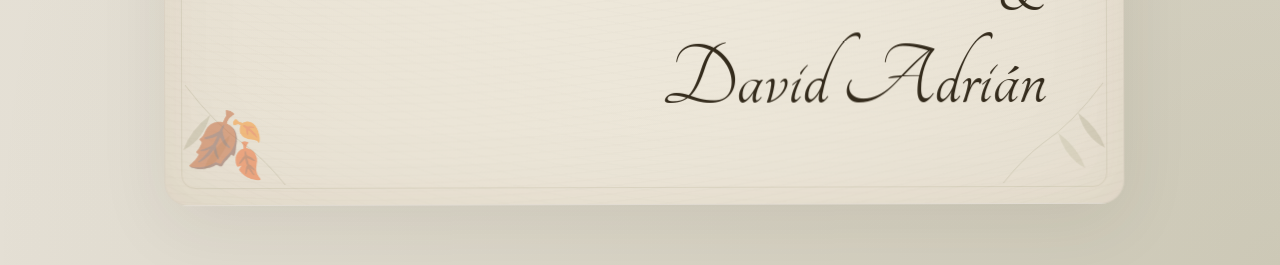
==== commit b0f3d8b8: "Votos editados" ====
--- a/index.html
+++ b/index.html
@@ -696,31 +696,38 @@
       </svg>
 
       <div class="date">ANNO DOMINI MMXXVI</div>
-      <h1 class="title">Nuestro<br><span>Amor Eterno</span></h1>
-      <p class="subtitle">Hoy inicia nuestra eternidad</p>
+      <h1 class="title">Nuestro<br><span>Amor Bonito</span></h1>
+      <p class="subtitle"><br>Hoy inicia nuestra eternidad...</p>
       <div class="garland">❦ 🍃 ❦ 🍃 ❦</div>
 
       <div class="letter">
-         <p>Hoy comenzamos algo nuevo, es incierto y emocionante, pero depende de nosotros cómo vaya esta gran aventura.
+         <p>Hoy comenzamos algo, es incierto, emocionante y puede que de miedo, pero depende de nosotros cómo vaya esta
+            gran aventura.
          </p>
-         <p>Uniremos nuestras manos, nuestros sueños y nuestras energías para construir una vida llena de gratitud y
+         <p>Unimos nuestras vidas, nuestros sueños y nuestras energías para construir una vida llena de felicidad y
             amor.</p>
 
-         <div class="quote">“Que los años pasen sobre nosotros llenos de risas y alegrías; pasando días, meses y años
+         <div class="quote">“Quiero que el tiempo lo pasemos lleno de risas, alegrías y complicidad; pasando días, meses
+            y años
             con la felicidad y amor como cuando comenzamos nuestra relación.”</div>
 
+         <p>Hoy me gustas y me encantas, pero es un amor diferente, maduro y profundo. Y quiero que sepas que mi amor puede cambiar en la forma en que lo siento pero jamás dejaré de amarte de una manera bonita.</p>
+
+         
          <div class="vows">
             <h3>Te propongo nuestros votos privados</h3>
-            <p>Nos prometemos elegirnos cada mañana.</p>
+            <p>Nos prometemos elegirnos cada mañana y cada día aunque a veces sea difícil.</p>
             <p>Nos prometemos cuidarnos y procurarnos por sobre todas las cosas.</p>
-            <p>Nos prometemos crecer juntos y nunca dejar de admirarnos.</p>
+            <p>Nos prometemos crecer juntos como personas y como pareja. y nunca dejar de admirarnos.</p>
+            <p>Nos prometemos nunca dejar de admirarnos.</p>
             <p>Nos prometemos tener ese hogar donde siempre refugiarnos.</p>
             <p>Nos prometemos no rendirnos ni bajarnos del barco.</p>
-            <p>Nos prometemos saltar juntos.</p>
+            <p>Nos prometemos saltar juntos si es requerido.</p>
             <p>Nos prometemos tenernos paciencia con nuestras diferencias.</p>
+            <p>Nos prometemos tener esa vida hermosa que queremos ambos.</p>
          </div>
 
-         <p>Está en nosotros la vida que construiremos juntos. Una vida llena de cariño, comprensión, complicidad y
+         <p>Está en nosotros la vida que construiremos juntos. Una vida llena de cariño, comprensión, mucho amor y
             esperanza.</p>
          <p style="text-align:center">Nuestra boda fue un día.<br>Nuestro matrimonio será toda una vida.</p>
          <p style="text-align:center">Fuimos felices.<br>Somos felices.<br>Y seremos felices.</p>
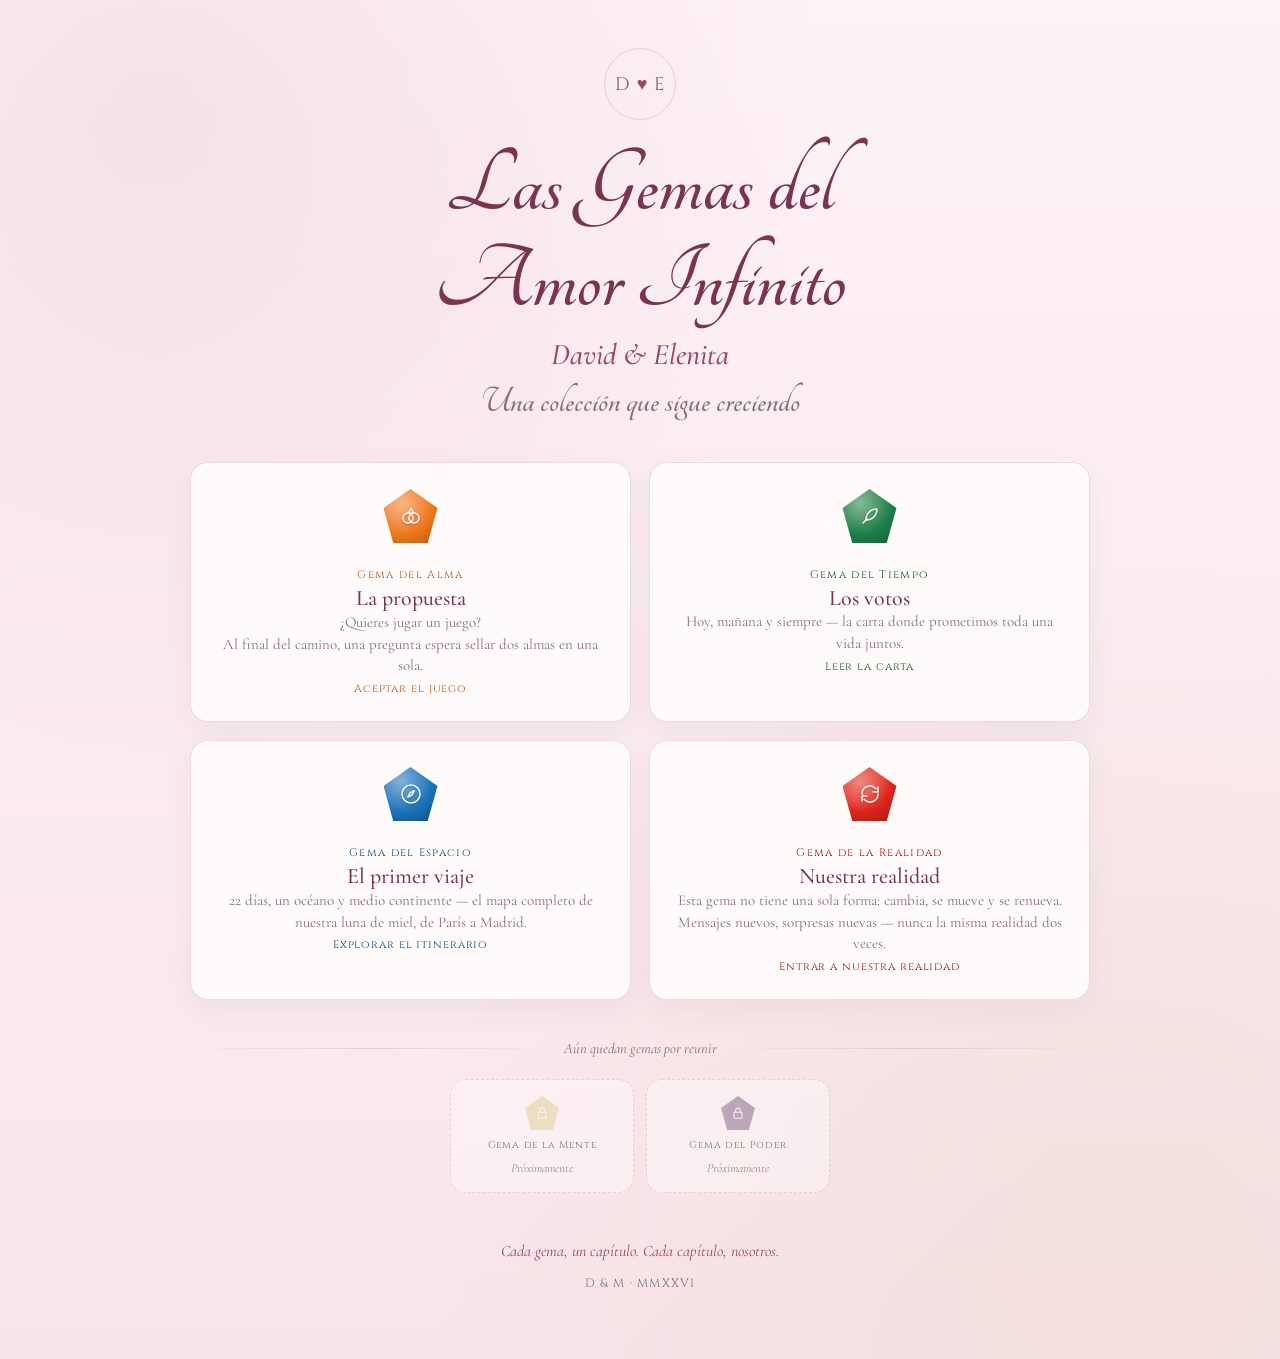
==== commit 4241562f: "guantelete" ====
--- a/index.html
+++ b/index.html
@@ -3,817 +3,586 @@
 
 <head>
    <meta charset="UTF-8" />
-   <meta name="viewport" content="width=device-width, initial-scale=1.0, viewport-fit=cover" />
-   <title>Pronto · Una Boda</title>
-   <link rel="icon" href="favicon.ico" type="image/x-icon" />
+   <meta name="viewport" content="width=device-width, initial-scale=1, viewport-fit=cover" />
+   <meta name="theme-color" content="#7a3350" />
+   <title>Las Gemas del Amor Infinito · David &amp; Elenita</title>
+   <link rel="icon" href="guante.ico" type="image/x-icon">
 
    <link rel="preconnect" href="https://fonts.googleapis.com" />
    <link rel="preconnect" href="https://fonts.gstatic.com" crossorigin />
    <link
-      href="https://fonts.googleapis.com/css2?family=Cormorant+Garamond:ital,wght@0,300;0,400;0,500;0,600;1,300;1,400&family=Cinzel:wght@400;500&family=EB+Garamond:ital@1&family=Tangerine:wght@400;700&display=swap"
+      href="https://fonts.googleapis.com/css2?family=Cormorant+Garamond:ital,wght@0,400;0,500;0,600;1,400&family=Cinzel:wght@400;500;600&family=Tangerine:wght@400;700&display=swap"
       rel="stylesheet" />
 
    <style>
       :root {
-         --dark-brown: rgb(52, 43, 28);
-         --medium-brown: rgb(107, 85, 61);
-         --olive-dark: rgb(96, 96, 46);
-         --olive-light: rgb(140, 142, 95);
-         --cream: rgb(246, 246, 244);
-         /* Variables del segundo código */
-         --dark: #342b1c;
-         --brown: #6b553d;
-         --olive: #60602e;
-         --paper: #f4f0e8;
-      }
-
-      *,
-      *::before,
-      *::after {
+         --blush-50: #fdf3f6;
+         --blush-100: #f8e5eb;
+         --paper: #fffbfa;
+         --rose-600: #b4547a;
+         --rose-700: #9a4468;
+         --rose-800: #7a3350;
+         --ink: #3a1f2b;
+         --muted: #8a6c76;
+         --line: rgba(122, 51, 80, .16);
+         --gold: #c9a15a;
+
+         --gem-space: #1b75bb;
+         --gem-space-d: #0f4d7d;
+         --gem-soul: #f07b1d;
+         --gem-soul-d: #b8590f;
+         --gem-time: #1e824c;
+         --gem-time-d: #135a33;
+
+         --gem-mind: #f0c419;
+         --gem-reality: #e0261c;
+         --gem-reality-d: #a01812;
+         --gem-power: #7b2d8e;
+      }
+
+      * {
          box-sizing: border-box;
+      }
+
+      html {
+         -webkit-text-size-adjust: 100%;
+      }
+
+      body {
          margin: 0;
-         padding: 0;
-      }
-
-      html {
-         scroll-behavior: smooth;
-         -webkit-text-size-adjust: 100%;
-         min-height: 100%;
+         min-height: 100dvh;
+         background:
+            radial-gradient(circle at 12% 8%, rgba(180, 84, 122, .10), transparent 40%),
+            radial-gradient(circle at 88% 92%, rgba(201, 161, 90, .10), transparent 42%),
+            linear-gradient(180deg, var(--blush-50), var(--blush-100));
+         color: var(--ink);
+         font-family: 'Cormorant Garamond', serif;
+         display: flex;
+         justify-content: center;
+         padding: max(48px, env(safe-area-inset-top)) max(20px, env(safe-area-inset-right)) max(56px, env(safe-area-inset-bottom)) max(20px, env(safe-area-inset-left));
+      }
+
+      main {
          width: 100%;
-         overflow-x: hidden;
-      }
-
-      body {
-         background:
-            radial-gradient(circle at top left, rgba(140, 142, 95, .22), transparent 40%),
-            radial-gradient(circle at bottom right, rgba(96, 96, 46, .18), transparent 35%),
-            radial-gradient(circle at center, rgba(107, 85, 61, .06), transparent 55%),
-            linear-gradient(180deg, #ebe7de, #e4dfd4);
-         color: var(--dark-brown);
-         font-family: 'Cormorant Garamond', serif;
+         max-width: 620px;
+      }
+
+      /* ---------- HERO ---------- */
+      .seal {
          display: flex;
          justify-content: center;
-         align-items: center;
-         min-height: 100svh;
-         padding: max(24px, env(safe-area-inset-top)) 18px max(60px, env(safe-area-inset-bottom));
-         position: relative;
-         overflow-x: hidden;
-      }
-
-      /* Marco exterior global fijado a la pantalla */
-      body::after {
-         content: '';
-         position: fixed;
-         inset: 18px;
-         border: 1px solid rgba(140, 142, 95, .28);
-         box-shadow: inset 0 0 0 1px rgba(255, 255, 255, .35);
-         pointer-events: none;
-         z-index: 10;
-      }
-
-      /* ==========================================================================
-         PANTALLA 1: CUENTA REGRESIVA
-         ========================================================================== */
-      .flora {
-         position: fixed;
-         z-index: 1;
-         pointer-events: none;
-         opacity: 0;
-         filter: drop-shadow(0 0 12px rgba(140, 142, 95, .08));
-         animation: fadeFlora 2.2s ease forwards;
-      }
-
-      @keyframes fadeFlora {
-         to {
-            opacity: .55;
-         }
-      }
-
-      .flora-tl {
-         top: -30px;
-         left: -30px;
-         width: clamp(260px, 36vw, 420px);
-      }
-
-      .flora-tr {
-         top: -30px;
-         right: -30px;
-         width: clamp(240px, 34vw, 400px);
-         transform: scaleX(-1);
-      }
-
-      .flora-bl {
-         bottom: -20px;
-         left: -20px;
-         width: clamp(220px, 30vw, 340px);
-         transform: scaleY(-1);
-      }
-
-      .flora-br {
-         bottom: -20px;
-         right: -20px;
-         width: clamp(220px, 30vw, 340px);
-         transform: scale(-1, -1);
-      }
-
-      #countdown-screen {
-         position: relative;
-         z-index: 2;
-         width: 100%;
-         max-width: 560px;
-         padding: 65px 48px;
-         display: flex;
-         flex-direction: column;
-         align-items: center;
-         background: linear-gradient(180deg, rgba(246, 246, 244, .92), rgba(246, 246, 244, .78));
-         border: 1px solid rgba(140, 142, 95, .25);
-         border-radius: 32px;
-         backdrop-filter: blur(10px);
-         box-shadow: 0 20px 80px rgba(52, 43, 28, .10), 0 2px 8px rgba(52, 43, 28, .04);
-         opacity: 0;
-         transform: translateY(18px);
-         animation: riseIn 1.4s cubic-bezier(.22, 1, .36, 1) .4s forwards;
-      }
-
-      #countdown-screen::before,
-      #countdown-screen::after {
-         content: "❦";
-         position: absolute;
-         color: rgba(96, 96, 46, .55);
-         font-size: 30px;
-      }
-
-      #countdown-screen::before {
-         top: 18px;
-         left: 22px;
-      }
-
-      #countdown-screen::after {
-         bottom: 18px;
-         right: 22px;
-      }
-
-      @keyframes riseIn {
-         to {
-            opacity: 1;
-            transform: none;
-         }
-      }
-
-      .prelude {
-         font-family: 'Cinzel', serif;
-         letter-spacing: .35em;
-         text-transform: uppercase;
-         color: var(--olive-dark);
-         margin-bottom: 28px;
-      }
-
-      .deco-line {
-         display: flex;
-         align-items: center;
-         gap: 14px;
-         margin-bottom: 22px;
-      }
-
-      .deco-line span {
-         width: 80px;
-         height: 1px;
-         background: linear-gradient(90deg, transparent, var(--olive-light), transparent);
-      }
-
-      .main-title {
-         font-size: clamp(48px, 12vw, 78px);
-         line-height: 1;
-         text-align: center;
-         color: var(--dark-brown);
-         text-shadow: 0 1px 0 rgba(255, 255, 255, .7);
-         margin-bottom: 10px;
-      }
-
-      .main-title em {
-         color: var(--olive-dark);
-      }
-
-      .subtitle {
-         color: rgba(107, 85, 61, .78);
-         font-style: italic;
-         margin-bottom: 52px;
-      }
-
-      .countdown {
-         display: grid;
-         grid-template-columns: repeat(4, 1fr);
-         gap: 18px;
-         width: 100%;
-         position: relative;
-      }
-
-      .countdown::before {
-         content: "❦ ❦ ❦";
-         grid-column: 1/-1;
-         text-align: center;
-         color: rgba(96, 96, 46, .45);
-         letter-spacing: 8px;
-         font-size: 12px;
-      }
-
-      .unit {
-         display: flex;
-         flex-direction: column;
-         align-items: center;
-         padding: 12px 6px;
-      }
-
-      .unit-value {
-         font-family: 'Cinzel', serif;
-         color: var(--olive-dark);
-         font-size: clamp(40px, 9vw, 62px);
-         transition: transform .3s;
-      }
-
-      .unit-value.pop {
-         transform: scale(1.12);
-      }
-
-      .unit::after {
-         content: '';
-         width: 34px;
-         height: 1px;
-         background: var(--olive-dark);
-         margin: 8px auto 6px;
-      }
-
-      .unit-label {
-         font-family: 'Cinzel', serif;
-         color: var(--olive-dark);
-         letter-spacing: .3em;
-         text-transform: uppercase;
-         font-size: 9px;
-      }
-
-      @keyframes glow {
-         50% {
-            text-shadow: 0 0 16px rgba(140, 142, 95, .35);
-         }
-      }
-
-      #days {
-         animation: glow 4s ease-in-out infinite;
-      }
-
-      /* ==========================================================================
-         PANTALLA 2: LA CARTA / INVITACIÓN DE UNIÓN ETERNA
-         ========================================================================== */
-      #arrived-screen {
-         position: relative;
-         width: min(100%, 960px);
-         margin: 0 auto;
-         transform: rotate(-0.15deg);
-         background:
-            radial-gradient(circle at 15% 20%, rgba(140, 110, 70, .05), transparent 18%),
-            radial-gradient(circle at 80% 75%, rgba(120, 90, 60, .04), transparent 22%),
-            radial-gradient(circle at 65% 15%, rgba(100, 80, 50, .03), transparent 25%),
-            linear-gradient(180deg, #f8f5ee 0%, #f3efe5 45%, #ece6d8 100%);
-         border: 1px solid rgba(107, 85, 61, .15);
-         border-radius: 24px;
-         padding: clamp(42px, 6vw, 90px);
-         box-shadow: 0 20px 70px rgba(52, 43, 28, .08), inset 0 0 40px rgba(107, 85, 61, .04), inset 0 0 120px rgba(90, 70, 40, .03);
-         overflow: hidden;
-         z-index: 5;
-      }
-
-      /* Fibras de papel artesanal */
-      #arrived-screen::before {
-         content: '';
-         position: absolute;
-         inset: 0;
-         background:
-            repeating-radial-gradient(circle at 20% 30%, rgba(107, 85, 61, .015) 0px, rgba(107, 85, 61, .015) 1px, transparent 2px, transparent 8px),
-            repeating-radial-gradient(circle at 70% 60%, rgba(107, 85, 61, .012) 0px, rgba(107, 85, 61, .012) 1px, transparent 2px, transparent 10px);
-         opacity: .8;
-         pointer-events: none;
-         z-index: 1;
-      }
-
-      /* Viñeteado y envejecimiento de bordes */
-      #arrived-screen::after {
-         content: '';
-         position: absolute;
-         inset: 0;
-         background: radial-gradient(ellipse at center, transparent 65%, rgba(120, 90, 60, .05) 100%);
-         pointer-events: none;
-         z-index: 1;
-      }
-
-      .inner-border {
-         position: absolute;
-         inset: 16px;
-         border: 1px solid rgba(96, 96, 46, .10);
-         border-radius: 14px;
-         pointer-events: none;
-         z-index: 2;
-      }
-
-      .watermark {
-         position: absolute;
-         inset: 0;
-         display: flex;
-         align-items: center;
-         justify-content: center;
-         font-size: min(42vw, 380px);
-         color: rgba(96, 96, 46, .03);
-         pointer-events: none;
-         z-index: 1;
-      }
-
-      .wax {
-         position: absolute;
-         top: clamp(18px, 3vw, 36px);
-         right: clamp(18px, 3vw, 36px);
-         width: clamp(56px, 8vw, 76px);
-         height: clamp(56px, 8vw, 76px);
+         margin-bottom: 18px;
+         opacity: 0;
+         animation: rise .9s ease .1s forwards;
+      }
+
+      .seal span {
+         width: 72px;
+         height: 72px;
          border-radius: 50%;
-         background: radial-gradient(circle at 30% 30%, #bc6666, #7a2d2d);
+         border: 1px solid var(--line);
          display: flex;
          align-items: center;
          justify-content: center;
          font-family: 'Cinzel', serif;
-         font-size: clamp(11px, 1.8vw, 18px);
-         color: #f5e9d2;
-         box-shadow: 0 8px 18px rgba(0, 0, 0, .15);
-         z-index: 5;
-      }
-
-      /* Esquinas decorativas específicas de la carta */
-      #arrived-screen .corner {
-         position: absolute;
-         width: clamp(60px, 10vw, 120px);
-         height: auto;
-         opacity: .15;
-         z-index: 2;
-      }
-
-      #arrived-screen .tl {
-         top: 10px;
-         left: 10px;
-      }
-
-      #arrived-screen .tr {
-         top: 10px;
-         right: 10px;
-         transform: scaleX(-1);
-      }
-
-      #arrived-screen .bl {
-         bottom: 10px;
-         left: 10px;
-         transform: scaleY(-1);
-      }
-
-      #arrived-screen .br {
-         bottom: 10px;
-         right: 10px;
-         transform: scale(-1);
-      }
-
-      .date {
+         font-size: 18px;
+         color: var(--rose-700);
+         letter-spacing: .04em;
+      }
+
+      h1 {
          text-align: center;
-         font-family: 'Cinzel', serif;
-         letter-spacing: .25em;
-         font-size: clamp(10px, 1.6vw, 12px);
-         color: var(--olive);
-         position: relative;
-         z-index: 2;
-      }
-
-      .title {
-         text-align: center;
-         font-family: 'Cinzel', serif;
-         font-size: clamp(38px, 8vw, 72px);
-         line-height: 1.08;
-         margin-top: 16px;
-         position: relative;
-         z-index: 2;
-         color: var(--dark);
-      }
-
-      .title span {
-         color: var(--olive);
-      }
-
-      .letter {
-         position: relative;
-         z-index: 3;
-         font-size: clamp(20px, 2.8vw, 31px);
-         line-height: 1.9;
-      }
-
-      .letter p {
-         margin-bottom: 24px;
-         text-wrap: pretty;
-      }
-
-      .letter p:first-child::first-letter {
-         float: left;
-         font-family: 'Cinzel', serif;
-         font-size: clamp(58px, 8vw, 86px);
-         line-height: .8;
-         padding-right: 12px;
-         color: var(--olive);
-      }
-
-      .quote {
-         margin: 36px 0;
-         padding: 22px;
+         font-family: 'Tangerine', cursive;
+         font-weight: 700;
+         font-size: clamp(56px, 14vw, 96px);
+         line-height: 1;
+         margin: 0 0 6px;
+         color: var(--rose-800);
+         opacity: 0;
+         animation: rise 1s ease .25s forwards;
+      }
+
+      p.subname {
          text-align: center;
          font-style: italic;
-         color: var(--olive);
-         border-top: 1px solid rgba(140, 142, 95, .25);
-         border-bottom: 1px solid rgba(140, 142, 95, .25);
-      }
-
-      .vows {
-         margin: 38px 0;
-         padding: 24px;
-         border-left: 3px solid rgba(96, 96, 46, .25);
-         background: rgba(255, 255, 255, .15);
-      }
-
-      .vows h3 {
-         font-family: 'Cinzel', serif;
-         margin-bottom: 12px;
-         color: var(--olive);
-         font-size: clamp(18px, 2.8vw, 28px);
-      }
-
-      .divider {
+         color: var(--rose-700);
+         font-size: clamp(22px, 5vw, 30px);
+         font-weight: 500;
+         margin: 0 0 8px;
+         opacity: 0;
+         animation: rise 1s ease .35s forwards;
+      }
+
+      p.tagline {
          text-align: center;
-         font-size: clamp(16px, 2vw, 22px);
-         letter-spacing: 8px;
-         color: var(--olive-light);
-         margin: 40px 0;
-         position: relative;
-         z-index: 2;
-      }
-
-      .signature {
-         text-align: right;
-         margin-top: 50px;
-         position: relative;
-         z-index: 2;
-      }
-
-      .signature small {
-         display: block;
-         font-style: italic;
-         color: var(--brown);
-         font-size: clamp(18px, 2vw, 24px);
-      }
-
-      .names {
          font-family: 'Tangerine', cursive;
-         font-size: clamp(56px, 10vw, 92px);
-         line-height: 1;
-      }
-
-      .leaf {
-         position: absolute;
-         left: 20px;
-         bottom: 20px;
-         font-size: clamp(34px, 6vw, 64px);
-         opacity: .5;
-         z-index: 2;
-      }
-
-      .garland {
-         text-align: center;
-         font-size: clamp(18px, 3vw, 28px);
-         color: var(--olive-light);
-         margin-bottom: clamp(28px, 4vw, 50px);
-         position: relative;
-         z-index: 2;
-      }
-
-      /* Animación de entrada para la revelación de la carta */
-      @keyframes fadeUp {
+         font-weight: 700;
+         color: var(--muted);
+         font-size: clamp(28px, 6.5vw, 38px);
+         margin: 0 0 40px;
+         opacity: 0;
+         animation: rise 1s ease .45s forwards;
+      }
+
+      @keyframes rise {
          from {
             opacity: 0;
-            transform: translateY(20px) rotate(-0.15deg);
+            transform: translateY(10px);
          }
 
          to {
             opacity: 1;
-            transform: translateY(0) rotate(-0.15deg);
-         }
-      }
-
-      svg {
-         max-width: 100%;
-         height: auto;
-      }
-
-      /* ==========================================================================
-         MEDIA QUERIES (OPTIMIZACIÓN IPHONE 16 / RESPONSIVE)
-         ========================================================================== */
-      @media(max-width: 768px) {
-         #arrived-screen .corner {
-            opacity: .10;
-         }
-
-         .letter p {
-            text-align: left;
-         }
-
-         .inner-border {
-            inset: 10px;
-         }
-      }
-
-      @media(max-width: 430px) {
-
-         /* Específico pantallas iPhone Max y Pro estándar */
-         #countdown-screen {
-            padding: 50px 24px;
-         }
-
-         #arrived-screen {
-            border-radius: 18px;
-            padding: 32px 20px;
-         }
-
-         .countdown {
-            gap: 10px;
-         }
-
-         .garland {
-            letter-spacing: 2px;
-         }
-
-         .flora-tl,
-         .flora-tr {
-            width: 180px;
-         }
-
-         .flora-bl,
-         .flora-br {
-            width: 160px;
-         }
-      }
-
-      @media(max-width: 375px) {
-
-         /* Pantallas más compactas */
-         #countdown-screen {
-            padding: 40px 16px;
-         }
-
-         .unit-value {
-            font-size: 32px;
-         }
+            transform: translateY(0);
+         }
+      }
+
+      /* ---------- GEM CARDS (activas) ---------- */
+      .gems {
+         list-style: none;
+         margin: 0 0 40px;
+         padding: 0;
+         display: flex;
+         flex-direction: column;
+         gap: 14px;
+      }
+
+      .gem-card {
+         opacity: 0;
+         transform: translateY(14px);
+         animation: rise .8s ease forwards;
+      }
+
+      .gems li:nth-child(1) .gem-card {
+         animation-delay: .55s;
+      }
+
+      .gems li:nth-child(2) .gem-card {
+         animation-delay: .72s;
+      }
+
+      .gems li:nth-child(3) .gem-card {
+         animation-delay: .89s;
+      }
+
+      .gems li:nth-child(4) .gem-card {
+         animation-delay: 1.06s;
+      }
+
+      .gem-card {
+         --gc: var(--gem-space);
+         --gc-d: var(--gem-space-d);
+         display: flex;
+         align-items: center;
+         gap: 18px;
+         text-decoration: none;
+         color: var(--ink);
+         background: var(--paper);
+         border: 1px solid var(--line);
+         border-radius: 18px;
+         padding: 18px 20px;
+         box-shadow: 0 10px 30px rgba(122, 51, 80, .06);
+         transition: transform .35s ease, box-shadow .35s ease, border-color .35s ease;
+      }
+
+      .gem-card:hover,
+      .gem-card:focus-visible {
+         transform: translateY(-3px);
+         border-color: color-mix(in srgb, var(--gc) 45%, var(--line));
+         box-shadow: 0 16px 34px rgba(122, 51, 80, .12), 0 0 0 1px color-mix(in srgb, var(--gc) 25%, transparent);
+         outline: none;
+      }
+
+      li[data-gem="alma"] .gem-card {
+         --gc: var(--gem-soul);
+         --gc-d: var(--gem-soul-d);
+      }
+
+      li[data-gem="tiempo"] .gem-card {
+         --gc: var(--gem-time);
+         --gc-d: var(--gem-time-d);
+      }
+
+      li[data-gem="realidad"] .gem-card {
+         --gc: var(--gem-reality);
+         --gc-d: var(--gem-reality-d);
+      }
+
+      .gem-icon {
+         flex-shrink: 0;
+         width: 54px;
+         height: 54px;
+         position: relative;
+         display: flex;
+         align-items: center;
+         justify-content: center;
+         clip-path: polygon(50% 0%, 100% 35%, 82% 100%, 18% 100%, 0% 35%);
+         background: radial-gradient(circle at 32% 26%, color-mix(in srgb, var(--gc) 55%, white), var(--gc) 55%, var(--gc-d) 100%);
+         box-shadow: 0 0 16px 1px color-mix(in srgb, var(--gc) 55%, transparent);
+         animation: pulse-glow 3.6s ease-in-out infinite;
+      }
+
+      .gem-icon svg {
+         width: 24px;
+         height: 24px;
+         stroke: rgba(255, 255, 255, .92);
+         fill: none;
+         stroke-width: 1.6;
+         stroke-linecap: round;
+         stroke-linejoin: round;
+         filter: drop-shadow(0 1px 1px rgba(0, 0, 0, .25));
+      }
+
+      .gems li:nth-child(1) .gem-icon {
+         animation-delay: .1s;
+      }
+
+      .gems li:nth-child(2) .gem-icon {
+         animation-delay: .5s;
+      }
+
+      .gems li:nth-child(3) .gem-icon {
+         animation-delay: .9s;
+      }
+
+      .gems li:nth-child(4) .gem-icon {
+         animation-delay: 1.3s;
+      }
+
+      @keyframes pulse-glow {
+
+         0%,
+         100% {
+            box-shadow: 0 0 14px 0 color-mix(in srgb, var(--gc) 45%, transparent);
+         }
+
+         50% {
+            box-shadow: 0 0 22px 3px color-mix(in srgb, var(--gc) 65%, transparent);
+         }
+      }
+
+      .gem-text {
+         flex: 1;
+         min-width: 0;
+      }
+
+      .gem-name {
+         font-family: 'Cinzel', serif;
+         font-size: 11px;
+         letter-spacing: .12em;
+         color: var(--gc-d);
+         display: block;
+         margin-bottom: 3px;
+      }
+
+      .gem-title {
+         font-size: 22px;
+         font-weight: 500;
+         color: var(--rose-800);
+         margin: 0 0 4px;
+      }
+
+      .gem-blurb {
+         margin: 0 0 8px;
+         color: var(--muted);
+         font-size: 15px;
+         line-height: 1.45;
+      }
+
+      .gem-cta {
+         font-family: 'Cinzel', serif;
+         font-size: 11px;
+         letter-spacing: .08em;
+         color: var(--gc-d);
+      }
+
+      /* ---------- DIVIDER ---------- */
+      .divider {
+         display: flex;
+         align-items: center;
+         gap: 14px;
+         color: var(--muted);
+         font-style: italic;
+         font-size: 14.5px;
+         margin: 0 0 22px;
+         opacity: 0;
+         animation: rise .9s ease 1.05s forwards;
+      }
+
+      .divider::before,
+      .divider::after {
+         content: '';
+         flex: 1;
+         height: 1px;
+         background: linear-gradient(90deg, transparent, var(--line), transparent);
+      }
+
+      /* ---------- GEMAS BLOQUEADAS ---------- */
+      .locked-row {
+         list-style: none;
+         margin: 0 0 48px;
+         padding: 0;
+         display: grid;
+         grid-template-columns: repeat(2, 1fr);
+         gap: 12px;
+         max-width: 320px;
+         margin-left: auto;
+         margin-right: auto;
+         opacity: 0;
+         animation: rise .9s ease 1.2s forwards;
+      }
+
+      .locked-card {
+         display: flex;
+         flex-direction: column;
+         align-items: center;
+         text-align: center;
+         gap: 8px;
+         padding: 16px 8px;
+         border: 1px dashed var(--line);
+         border-radius: 16px;
+         background: rgba(255, 255, 255, .4);
+      }
+
+      .locked-icon {
+         width: 34px;
+         height: 34px;
+         clip-path: polygon(50% 0%, 100% 35%, 82% 100%, 18% 100%, 0% 35%);
+         background: var(--lc, var(--gem-mind));
+         filter: grayscale(55%);
+         opacity: .4;
+         display: flex;
+         align-items: center;
+         justify-content: center;
+         transition: opacity .3s ease, filter .3s ease;
+      }
+
+      .locked-card:hover .locked-icon,
+      .locked-card:focus-visible .locked-icon {
+         opacity: .65;
+         filter: grayscale(15%);
+      }
+
+      .locked-icon svg {
+         width: 16px;
+         height: 16px;
+         stroke: rgba(255, 255, 255, .9);
+         fill: none;
+         stroke-width: 1.6;
+      }
+
+      li[data-gem="poder"] .locked-icon {
+         --lc: var(--gem-power);
+      }
+
+      .locked-name {
+         font-family: 'Cinzel', serif;
+         font-size: 10px;
+         letter-spacing: .08em;
+         color: var(--muted);
+      }
+
+      .locked-note {
+         font-size: 12.5px;
+         font-style: italic;
+         color: var(--muted);
+         opacity: .8;
+      }
+
+      /* ---------- FOOTER ---------- */
+      footer {
+         text-align: center;
+         opacity: 0;
+         animation: rise .9s ease 1.3s forwards;
+      }
+
+      footer .quote {
+         font-style: italic;
+         color: var(--rose-700);
+         font-size: 16px;
+         margin: 0 0 14px;
+      }
+
+      footer .mono {
+         font-family: 'Cinzel', serif;
+         font-size: 12px;
+         letter-spacing: .1em;
+         color: var(--muted);
+      }
+
+      /* ---------- DESKTOP ---------- */
+      @media (min-width: 700px) {
+         main {
+            max-width: 900px;
+         }
+
+         .gems {
+            display: grid;
+            grid-template-columns: repeat(2, 1fr);
+            gap: 18px;
+         }
+
+         .gem-card {
+            flex-direction: column;
+            align-items: center;
+            text-align: center;
+            height: 100%;
+            padding: 26px 24px 24px;
+         }
+
+         .gem-icon {
+            margin: 0 auto 6px;
+         }
+
+         .locked-row {
+            max-width: 380px;
+            margin-left: auto;
+            margin-right: auto;
+         }
+      }
+
+      /* ---------- MOTION / ACCESIBILIDAD ---------- */
+      @media (prefers-reduced-motion: reduce) {
+
+         .seal,
+         h1,
+         p.subname,
+         p.tagline,
+         .gem-card,
+         .divider,
+         .locked-row,
+         footer {
+            animation: none !important;
+            opacity: 1 !important;
+            transform: none !important;
+         }
+
+         .gem-icon {
+            animation: none !important;
+         }
+      }
+
+      a.gem-card:focus-visible,
+      .locked-card:focus-visible {
+         outline: 2px solid var(--rose-600);
+         outline-offset: 3px;
       }
    </style>
 </head>
 
 <body>
-
-   <div id="global-flora">
-      <svg class="flora flora-tl branch-svg" viewBox="0 0 220 200" fill="none" xmlns="http://www.w3.org/2000/svg">
-         <g opacity="0.72">
-            <path d="M10 200 Q40 140 80 100 Q120 60 160 20" stroke="rgb(96,96,46)" stroke-width="1.2" fill="none"
-               stroke-linecap="round" />
-            <path d="M40 158 Q20 130 10 110 Q30 120 40 158Z" fill="rgb(96,96,46)" opacity="0.55" />
-            <path d="M62 128 Q38 105 30 82 Q52 96 62 128Z" fill="rgb(107,85,61)" opacity="0.45" />
-            <path d="M88 98 Q62 80 58 56 Q78 72 88 98Z" fill="rgb(96,96,46)" opacity="0.5" />
-            <path d="M50 148 Q72 132 90 118 Q72 142 50 148Z" fill="rgb(140,142,95)" opacity="0.35" />
-            <path d="M75 118 Q98 100 116 86 Q96 110 75 118Z" fill="rgb(96,96,46)" opacity="0.4" />
-            <path d="M108 84 Q130 64 150 52 Q128 76 108 84Z" fill="rgb(140,142,95)" opacity="0.32" />
-            <path d="M130 48 Q155 28 175 8" stroke="rgb(96,96,46)" stroke-width="0.8" fill="none" stroke-linecap="round"
-               opacity="0.5" />
-            <path d="M148 36 Q170 18 188 6 Q166 28 148 36Z" fill="rgb(140,142,95)" opacity="0.3" />
-            <path d="M100 90 Q88 70 80 50" stroke="rgb(107,85,61)" stroke-width="0.6" fill="none" opacity="0.4"
-               stroke-linecap="round" />
-            <path d="M85 68 Q70 52 65 34 Q80 50 85 68Z" fill="rgb(107,85,61)" opacity="0.35" />
-         </g>
-      </svg>
-
-      <svg class="flora flora-tr branch-svg" viewBox="0 0 220 200" fill="none" xmlns="http://www.w3.org/2000/svg">
-         <g opacity="0.65">
-            <path d="M10 200 Q40 140 80 100 Q120 60 160 20" stroke="rgb(96,96,46)" stroke-width="1.2" fill="none"
-               stroke-linecap="round" />
-            <path d="M40 158 Q20 130 10 110 Q30 120 40 158Z" fill="rgb(96,96,46)" opacity="0.5" />
-            <path d="M62 128 Q38 105 30 82 Q52 96 62 128Z" fill="rgb(107,85,61)" opacity="0.4" />
-            <path d="M88 98 Q62 80 58 56 Q78 72 88 98Z" fill="rgb(96,96,46)" opacity="0.45" />
-            <path d="M50 148 Q72 132 90 118 Q72 142 50 148Z" fill="rgb(140,142,95)" opacity="0.3" />
-            <path d="M75 118 Q98 100 116 86 Q96 110 75 118Z" fill="rgb(96,96,46)" opacity="0.36" />
-            <path d="M108 84 Q130 64 150 52 Q128 76 108 84Z" fill="rgb(140,142,95)" opacity="0.28" />
-            <path d="M130 48 Q155 28 175 8" stroke="rgb(96,96,46)" stroke-width="0.8" fill="none" stroke-linecap="round"
-               opacity="0.45" />
-         </g>
-      </svg>
-
-      <svg class="flora flora-bl branch-svg" viewBox="0 0 200 180" fill="none" xmlns="http://www.w3.org/2000/svg">
-         <g opacity="0.6">
-            <path d="M10 10 Q35 60 60 90 Q90 120 160 170" stroke="rgb(96,96,46)" stroke-width="1.1" fill="none"
-               stroke-linecap="round" />
-            <path d="M30 28 Q12 50 6 70 Q28 58 30 28Z" fill="rgb(96,96,46)" opacity="0.45" />
-            <path d="M55 62 Q34 80 28 100 Q50 88 55 62Z" fill="rgb(107,85,61)" opacity="0.4" />
-            <path d="M80 96 Q58 112 54 132 Q76 120 80 96Z" fill="rgb(140,142,95)" opacity="0.35" />
-            <path d="M40 22 Q62 40 80 56 Q58 36 40 22Z" fill="rgb(140,142,95)" opacity="0.3" />
-         </g>
-      </svg>
-
-      <svg class="flora flora-br branch-svg" viewBox="0 0 200 180" fill="none" xmlns="http://www.w3.org/2000/svg">
-         <g opacity="0.55">
-            <path d="M10 10 Q35 60 60 90 Q90 120 160 170" stroke="rgb(96,96,46)" stroke-width="1.1" fill="none"
-               stroke-linecap="round" />
-            <path d="M30 28 Q12 50 6 70 Q28 58 30 28Z" fill="rgb(96,96,46)" opacity="0.42" />
-            <path d="M55 62 Q34 80 28 100 Q50 88 55 62Z" fill="rgb(107,85,61)" opacity="0.38" />
-            <path d="M80 96 Q58 112 54 132 Q76 120 80 96Z" fill="rgb(140,142,95)" opacity="0.32" />
-         </g>
-      </svg>
-   </div>
-
-   <div id="countdown-screen">
-      <p class="prelude">La Pachanga se acerca</p>
-
-      <div class="deco-line">
-         <span></span>
-         <svg class="deco-leaf" viewBox="0 0 20 20" width="18" height="18" fill="none"
-            xmlns="http://www.w3.org/2000/svg">
-            <path d="M10 2 Q14 6 14 10 Q14 16 10 18 Q6 16 6 10 Q6 6 10 2Z" fill="rgb(140,142,95)" opacity="0.8" />
-            <line x1="10" y1="2" x2="10" y2="18" stroke="rgb(96,96,46)" stroke-width="0.8" opacity="0.6" />
-         </svg>
-         <span></span>
-      </div>
-
-      <h1 class="main-title">Ya <em>casi</em><br>es tiempo</h1>
-      <p class="subtitle">Se vienen cosas...</p>
-
-      <div class="countdown" id="countdown">
-         <div class="unit">
-            <span class="unit-value" id="days">--</span>
-            <span class="unit-label">días</span>
-         </div>
-         <div class="unit">
-            <span class="unit-value" id="hours">--</span>
-            <span class="unit-label">horas</span>
-         </div>
-         <div class="unit">
-            <span class="unit-value" id="minutes">--</span>
-            <span class="unit-label">min</span>
-         </div>
-         <div class="unit">
-            <span class="unit-value" id="seconds">--</span>
-            <span class="unit-label">seg</span>
-         </div>
-      </div>
-   </div>
-
-   <div id="arrived-screen" style="display: none; animation: fadeUp 1.2s cubic-bezier(.22, 1, .36, 1) forwards;">
-      <div class="inner-border"></div>
-      <div class="watermark">❦</div>
-      <div class="wax">M ♥ D</div>
-
-      <svg class="corner tl" viewBox="0 0 120 120">
-         <path d="M10 110 Q40 70 70 50 Q90 35 110 10" stroke="#60602e" fill="none" />
-         <path d="M35 80 Q15 65 8 45 Q28 55 35 80Z" fill="#60602e" />
-         <path d="M55 60 Q35 45 28 25 Q48 35 55 60Z" fill="#8c8e5f" />
-      </svg>
-      <svg class="corner tr" viewBox="0 0 120 120">
-         <path d="M10 110 Q40 70 70 50 Q90 35 110 10" stroke="#60602e" fill="none" />
-         <path d="M35 80 Q15 65 8 45 Q28 55 35 80Z" fill="#60602e" />
-         <path d="M55 60 Q35 45 28 25 Q48 35 55 60Z" fill="#8c8e5f" />
-      </svg>
-      <svg class="corner bl" viewBox="0 0 120 120">
-         <path d="M10 110 Q40 70 70 50 Q90 35 110 10" stroke="#60602e" fill="none" />
-         <path d="M35 80 Q15 65 8 45 Q28 55 35 80Z" fill="#60602e" />
-         <path d="M55 60 Q35 45 28 25 Q48 35 55 60Z" fill="#8c8e5f" />
-      </svg>
-      <svg class="corner br" viewBox="0 0 120 120">
-         <path d="M10 110 Q40 70 70 50 Q90 35 110 10" stroke="#60602e" fill="none" />
-         <path d="M35 80 Q15 65 8 45 Q28 55 35 80Z" fill="#60602e" />
-         <path d="M55 60 Q35 45 28 25 Q48 35 55 60Z" fill="#8c8e5f" />
-      </svg>
-
-      <div class="date">ANNO DOMINI MMXXVI</div>
-      <h1 class="title">Nuestro<br><span>Amor Bonito</span></h1>
-      <p class="subtitle"><br>Hoy inicia nuestra eternidad...</p>
-      <div class="garland">❦ 🍃 ❦ 🍃 ❦</div>
-
-      <div class="letter">
-         <p>Hoy comenzamos algo, es incierto, emocionante y puede que de miedo, pero depende de nosotros cómo vaya esta
-            gran aventura.
-         </p>
-         <p>Unimos nuestras vidas, nuestros sueños y nuestras energías para construir una vida llena de felicidad y
-            amor.</p>
-
-         <div class="quote">“Quiero que el tiempo lo pasemos lleno de risas, alegrías y complicidad; pasando días, meses
-            y años
-            con la felicidad y amor como cuando comenzamos nuestra relación.”</div>
-
-         <p>Hoy me gustas y me encantas, pero es un amor diferente, maduro y profundo. Y quiero que sepas que mi amor puede cambiar en la forma en que lo siento pero jamás dejaré de amarte de una manera bonita.</p>
-
-         
-         <div class="vows">
-            <h3>Te propongo nuestros votos privados</h3>
-            <p>Nos prometemos elegirnos cada mañana y cada día aunque a veces sea difícil.</p>
-            <p>Nos prometemos cuidarnos y procurarnos por sobre todas las cosas.</p>
-            <p>Nos prometemos crecer juntos como personas y como pareja. y nunca dejar de admirarnos.</p>
-            <p>Nos prometemos nunca dejar de admirarnos.</p>
-            <p>Nos prometemos tener ese hogar donde siempre refugiarnos.</p>
-            <p>Nos prometemos no rendirnos ni bajarnos del barco.</p>
-            <p>Nos prometemos saltar juntos si es requerido.</p>
-            <p>Nos prometemos tenernos paciencia con nuestras diferencias.</p>
-            <p>Nos prometemos tener esa vida hermosa que queremos ambos.</p>
-         </div>
-
-         <p>Está en nosotros la vida que construiremos juntos. Una vida llena de cariño, comprensión, mucho amor y
-            esperanza.</p>
-         <p style="text-align:center">Nuestra boda fue un día.<br>Nuestro matrimonio será toda una vida.</p>
-         <p style="text-align:center">Fuimos felices.<br>Somos felices.<br>Y seremos felices.</p>
-      </div>
-
-      <div class="divider">❦ 🍃 ❦ 🍃 ❦</div>
-
-      <div class="signature">
-         <small>Con amor, mucho cariño, hoy y siempre</small> <br>
-         <div class="names">María Elena <br> & <br> David Adrián</div>
-      </div>
-
-      <div class="leaf">🍂</div>
-   </div>
-
-   <script>
-      // Fecha destino: 25 julio 2026, 15:00 hora Ciudad de México (UTC-6)
-      const TARGET = new Date('2026-07-25T15:00:00-06:00');
-
-      // Elementos de la cuenta regresiva
-      const $countdownScreen = document.getElementById('countdown-screen');
-      const $globalFlora = document.getElementById('global-flora');
-      const $days = document.getElementById('days');
-      const $hours = document.getElementById('hours');
-      const $minutes = document.getElementById('minutes');
-      const $seconds = document.getElementById('seconds');
-
-      // Contenedor destino de la carta
-      const $arrivedScreen = document.getElementById('arrived-screen');
-
-      function pad(n) { return String(n).padStart(2, '0'); }
-
-      function pop(el) {
-         el.classList.remove('pop');
-         void el.offsetWidth; // Trigger de reflow para reiniciar la animación
-         el.classList.add('pop');
-         setTimeout(() => el.classList.remove('pop'), 400);
-      }
-
-      let prevSec = null, prevMin = null, prevHour = null;
-
-      function tick() {
-         const now = new Date();
-         const diff = TARGET - now;
-
-         // Si se cumple el tiempo o ya pasó la fecha
-         if (diff <= 0) {
-            $countdownScreen.style.display = 'none';
-            if ($globalFlora) $globalFlora.style.display = 'none'; // Quitamos ramas iniciales
-
-            $arrivedScreen.style.display = 'block';
-            return;
-         }
-
-         const totalSec = Math.floor(diff / 1000);
-         const s = totalSec % 60;
-         const m = Math.floor(totalSec / 60) % 60;
-         const h = Math.floor(totalSec / 3600) % 24;
-         const d = Math.floor(totalSec / 86400);
-
-         $days.textContent = d;
-         $hours.textContent = pad(h);
-         $minutes.textContent = pad(m);
-         $seconds.textContent = pad(s);
-
-         if (prevSec !== null && s !== prevSec) pop($seconds);
-         if (prevMin !== null && m !== prevMin) pop($minutes);
-         if (prevHour !== null && h !== prevHour) pop($hours);
-
-         prevSec = s;
-         prevMin = m;
-         prevHour = h;
-      }
-
-      tick();
-      const interval = setInterval(() => {
-         const now = new Date();
-         if (TARGET - now <= 0) {
-            tick();
-            clearInterval(interval);
-         } else {
-            tick();
-         }
-      }, 1000);
-   </script>
-
+   <main>
+      <div class="seal"><span>D ♥ E</span></div>
+
+      <h1>Las Gemas del<br />Amor Infinito</h1>
+      <p class="subname">David &amp; Elenita</p>
+      <p class="tagline">Una colección que sigue creciendo</p>
+
+      <ul class="gems">
+         <li data-gem="alma">
+            <a class="gem-card" href="https://elenissmarriage.netlify.app/" target="_blank" rel="noopener"
+               aria-label="Gema del Alma: comenzar el juego de la propuesta">
+               <span class="gem-icon" aria-hidden="true">
+                  <svg viewBox="0 0 24 24">
+                     <circle cx="9" cy="14" r="5" />
+                     <circle cx="15" cy="14" r="5" />
+                     <path d="M12 4 9.5 9h5z" />
+                  </svg>
+               </span>
+               <span class="gem-text">
+                  <span class="gem-name">Gema del Alma</span>
+                  <span class="gem-title">La propuesta</span>
+                  <span class="gem-blurb"><br />¿Quieres jugar un juego? <br />Al final del camino, una pregunta espera
+                     sellar dos almas en una sola.</span>
+                  <span class="gem-cta"><br />Aceptar el juego</span>
+               </span>
+            </a>
+         </li>
+         <li data-gem="tiempo">
+            <a class="gem-card" href="https://votosdavidelena.netlify.app/" target="_blank" rel="noopener"
+               aria-label="Gema del Tiempo: leer la carta de los votos">
+               <span class="gem-icon" aria-hidden="true">
+                  <svg viewBox="0 0 24 24">
+                     <path d="M19 5c-4 0-8 2-10 6-1.2 2.4-1 5-1 5s2.6.2 5-1c4-2 6-6 6-10z" />
+                     <path d="M9 15 5 19" />
+                  </svg>
+               </span>
+               <span class="gem-text">
+                  <span class="gem-name">Gema del Tiempo</span>
+                  <span class="gem-title">Los votos<br /></span>
+                  <span class="gem-blurb">Hoy, mañana y siempre — la carta donde prometimos toda una vida
+                     juntos.</span>
+                  <span class="gem-cta"><br />Leer la carta</span>
+               </span>
+            </a>
+         </li>
+         <li data-gem="espacio">
+            <a class="gem-card" href="https://teampreciososeuropa2026.netlify.app/" target="_blank" rel="noopener"
+               aria-label="Gema del Espacio: abrir el itinerario del viaje">
+               <span class="gem-icon" aria-hidden="true">
+                  <svg viewBox="0 0 24 24">
+                     <circle cx="12" cy="12" r="9" />
+                     <path d="M15.2 8.8 13 13l-4.2 2.2L11 11z" />
+                  </svg>
+               </span>
+               <span class="gem-text">
+                  <span class="gem-name">Gema del Espacio</span>
+                  <span class="gem-title">El primer viaje</span>
+                  <span class="gem-blurb"><br />22 días, un océano y medio continente — el mapa completo de nuestra luna
+                     de miel, de París a Madrid.</span>
+                  <span class="gem-cta"><br />Explorar el itinerario</span>
+               </span>
+            </a>
+         </li>
+         <li data-gem="realidad">
+            <a class="gem-card" href="https://cartaaelenita.netlify.app/" target="_blank" rel="noopener"
+               aria-label="Gema de la Realidad: entrar a nuestra realidad en constante cambio">
+               <span class="gem-icon" aria-hidden="true">
+                  <svg viewBox="0 0 24 24">
+                     <path d="M4 12a8 8 0 0 1 14-5.3M20 5v5h-5" />
+                     <path d="M20 12a8 8 0 0 1-14 5.3M4 19v-5h5" />
+                  </svg>
+               </span>
+               <span class="gem-text">
+                  <span class="gem-name">Gema de la Realidad</span>
+                  <span class="gem-title">Nuestra realidad</span>
+                  <span class="gem-blurb"><br />Esta gema no tiene una sola forma: cambia, se mueve y se renueva.
+                     Mensajes nuevos, sorpresas nuevas — nunca la misma realidad dos veces.</span>
+                  <span class="gem-cta"><br />Entrar a nuestra realidad</span>
+               </span>
+            </a>
+         </li>
+      </ul>
+
+      <p class="divider">Aún quedan gemas por reunir</p>
+
+      <ul class="locked-row">
+         <li data-gem="mente">
+            <div class="locked-card" tabindex="0" title="Próximamente">
+               <span class="locked-icon" aria-hidden="true"><svg viewBox="0 0 24 24">
+                     <rect x="6" y="11" width="12" height="9" rx="1.5" />
+                     <path d="M8.5 11V8a3.5 3.5 0 0 1 7 0v3" />
+                  </svg></span>
+               <span class="locked-name">Gema de la Mente</span>
+               <span class="locked-note">Próximamente</span>
+            </div>
+         </li>
+         <li data-gem="poder">
+            <div class="locked-card" tabindex="0" title="Próximamente">
+               <span class="locked-icon" aria-hidden="true"><svg viewBox="0 0 24 24">
+                     <rect x="6" y="11" width="12" height="9" rx="1.5" />
+                     <path d="M8.5 11V8a3.5 3.5 0 0 1 7 0v3" />
+                  </svg></span>
+               <span class="locked-name">Gema del Poder</span>
+               <span class="locked-note">Próximamente</span>
+            </div>
+         </li>
+      </ul>
+
+      <footer>
+         <p class="quote">Cada gema, un capítulo. Cada capítulo, nosotros.</p>
+         <p class="mono">D &amp; M · MMXXVI</p>
+      </footer>
+   </main>
 </body>
 
 </html>
